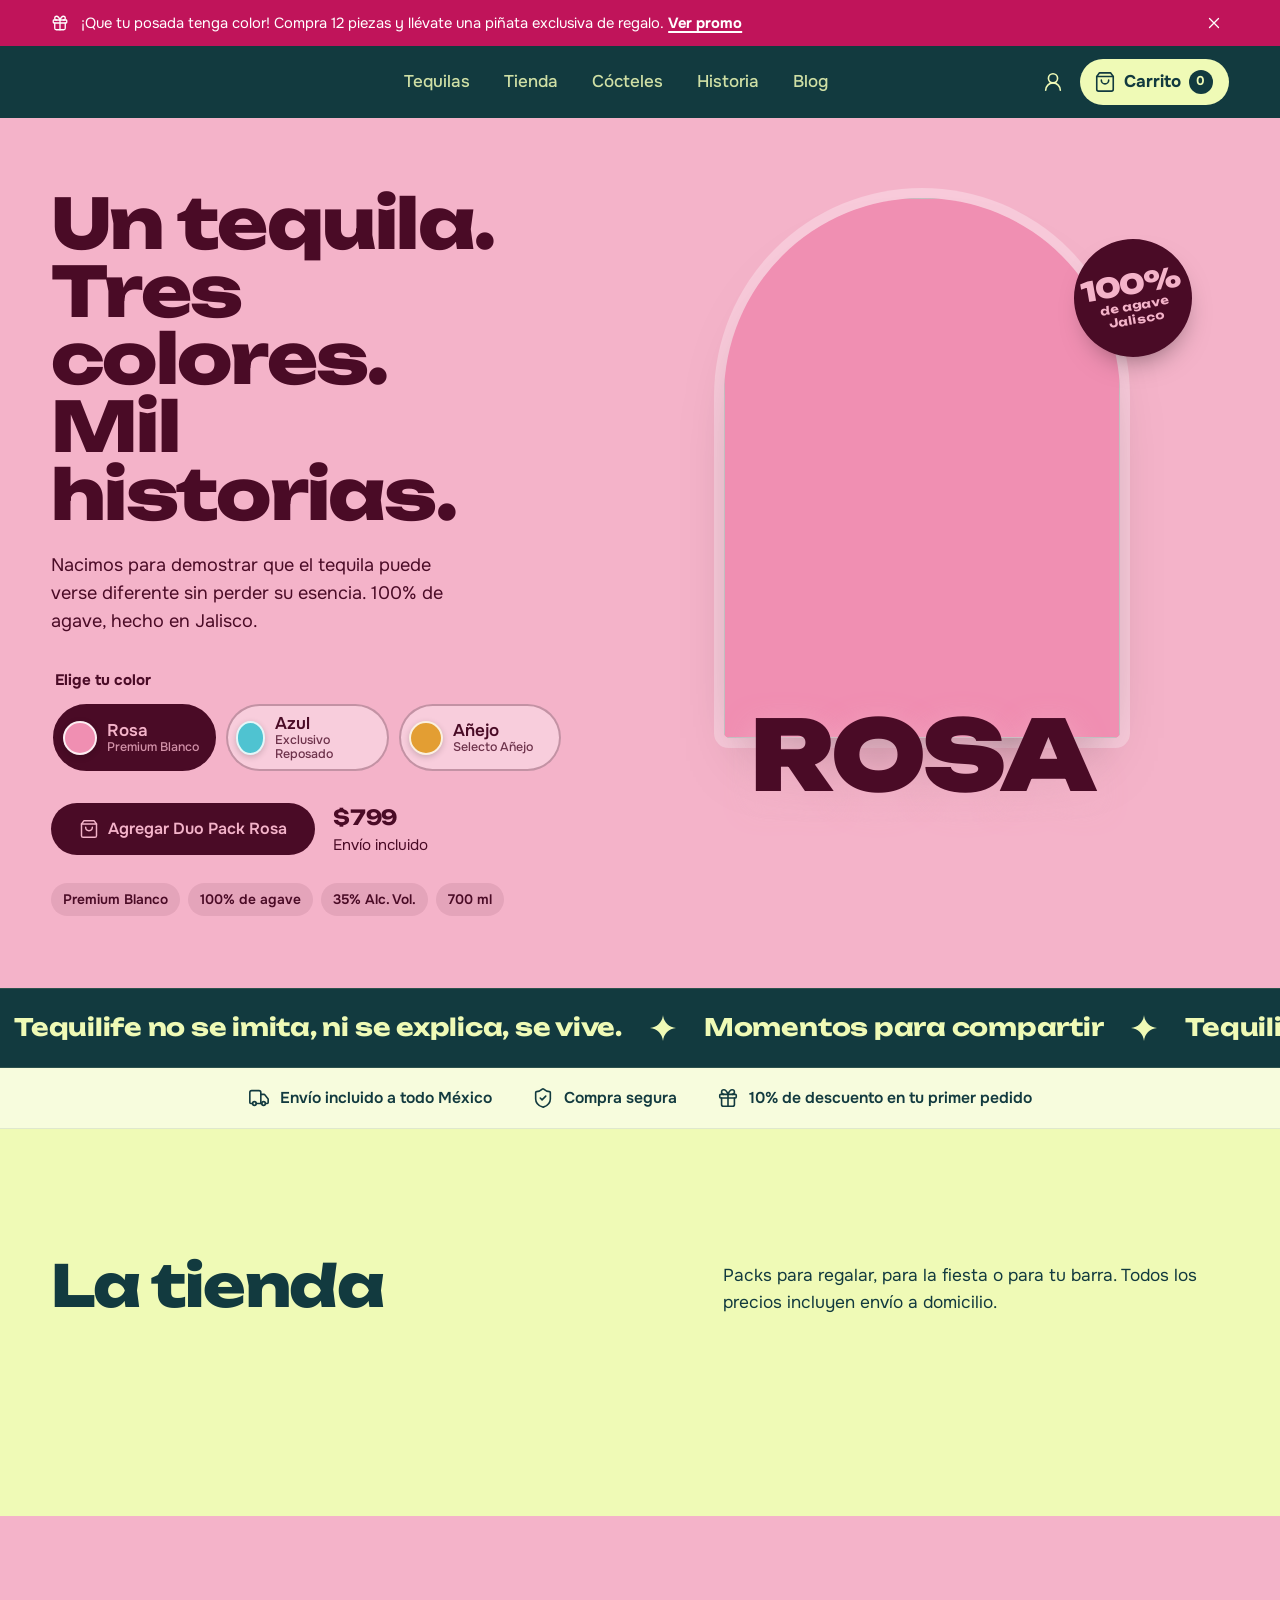
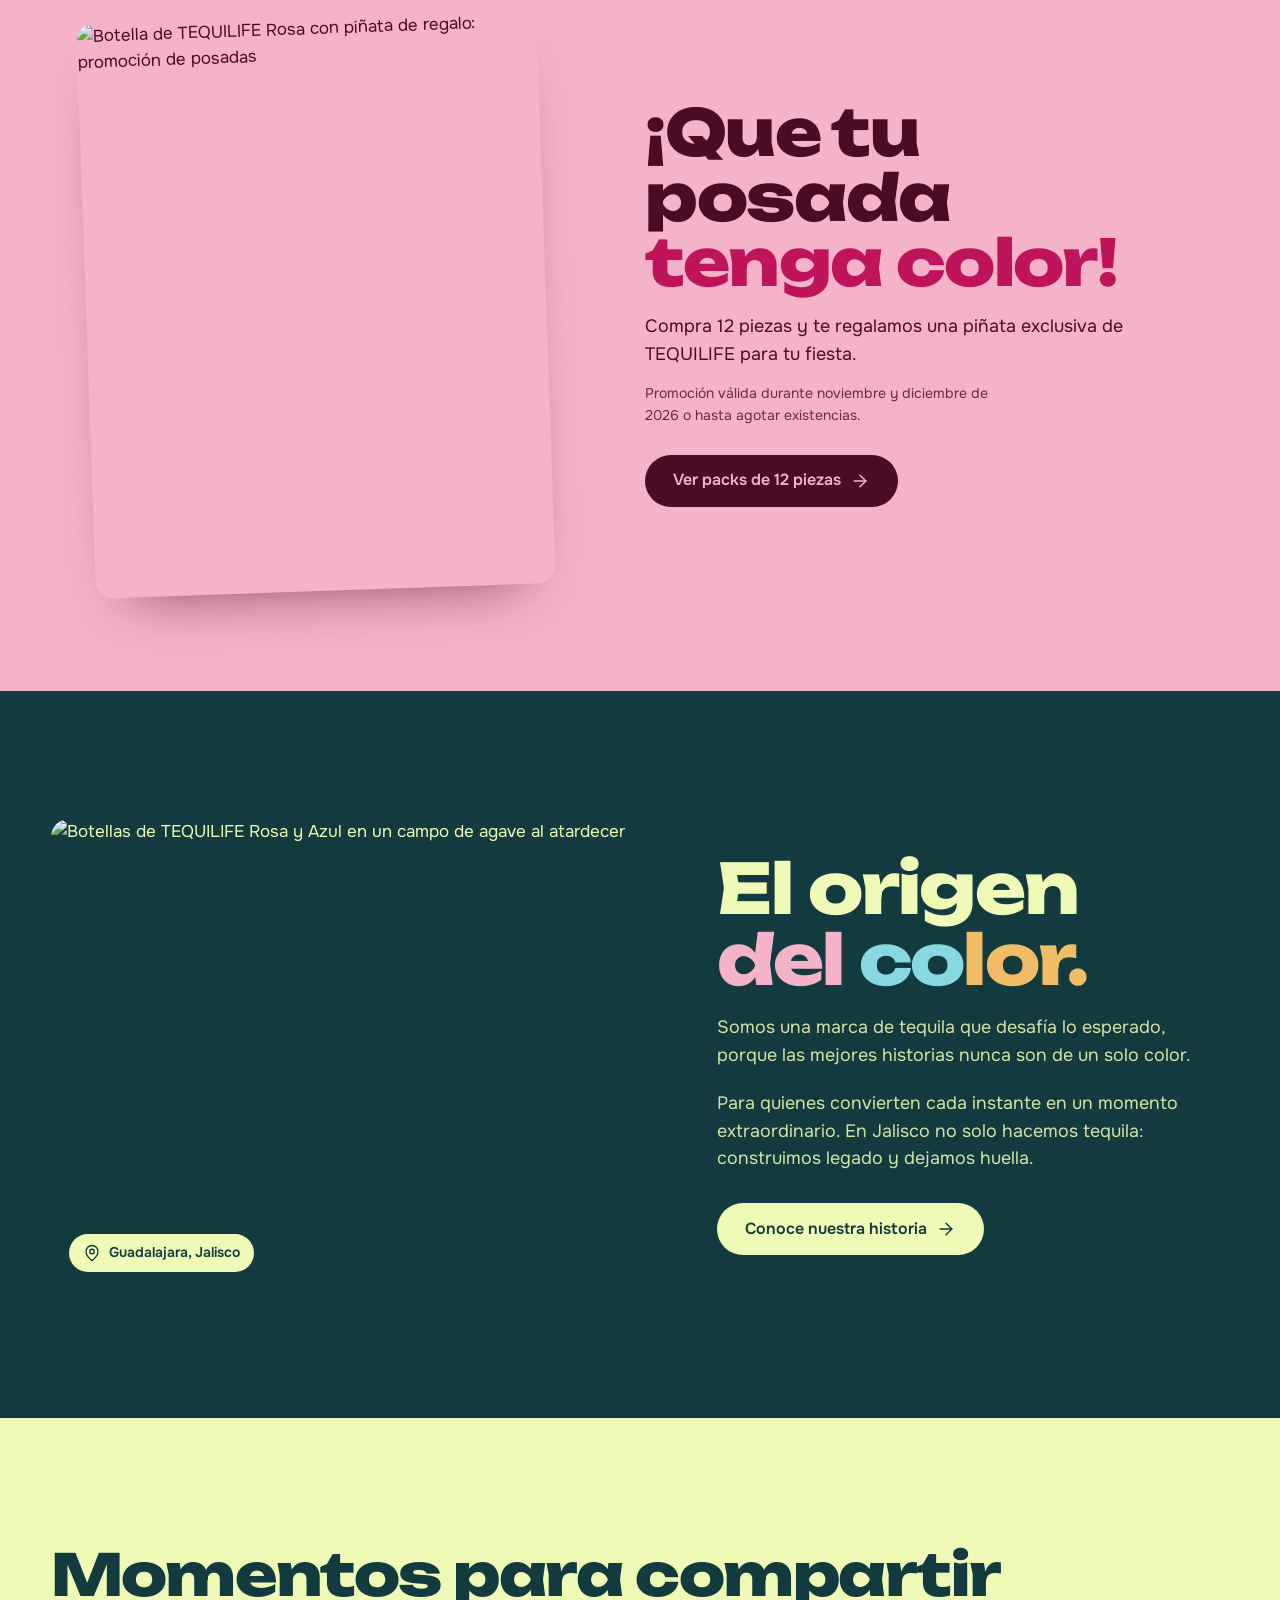
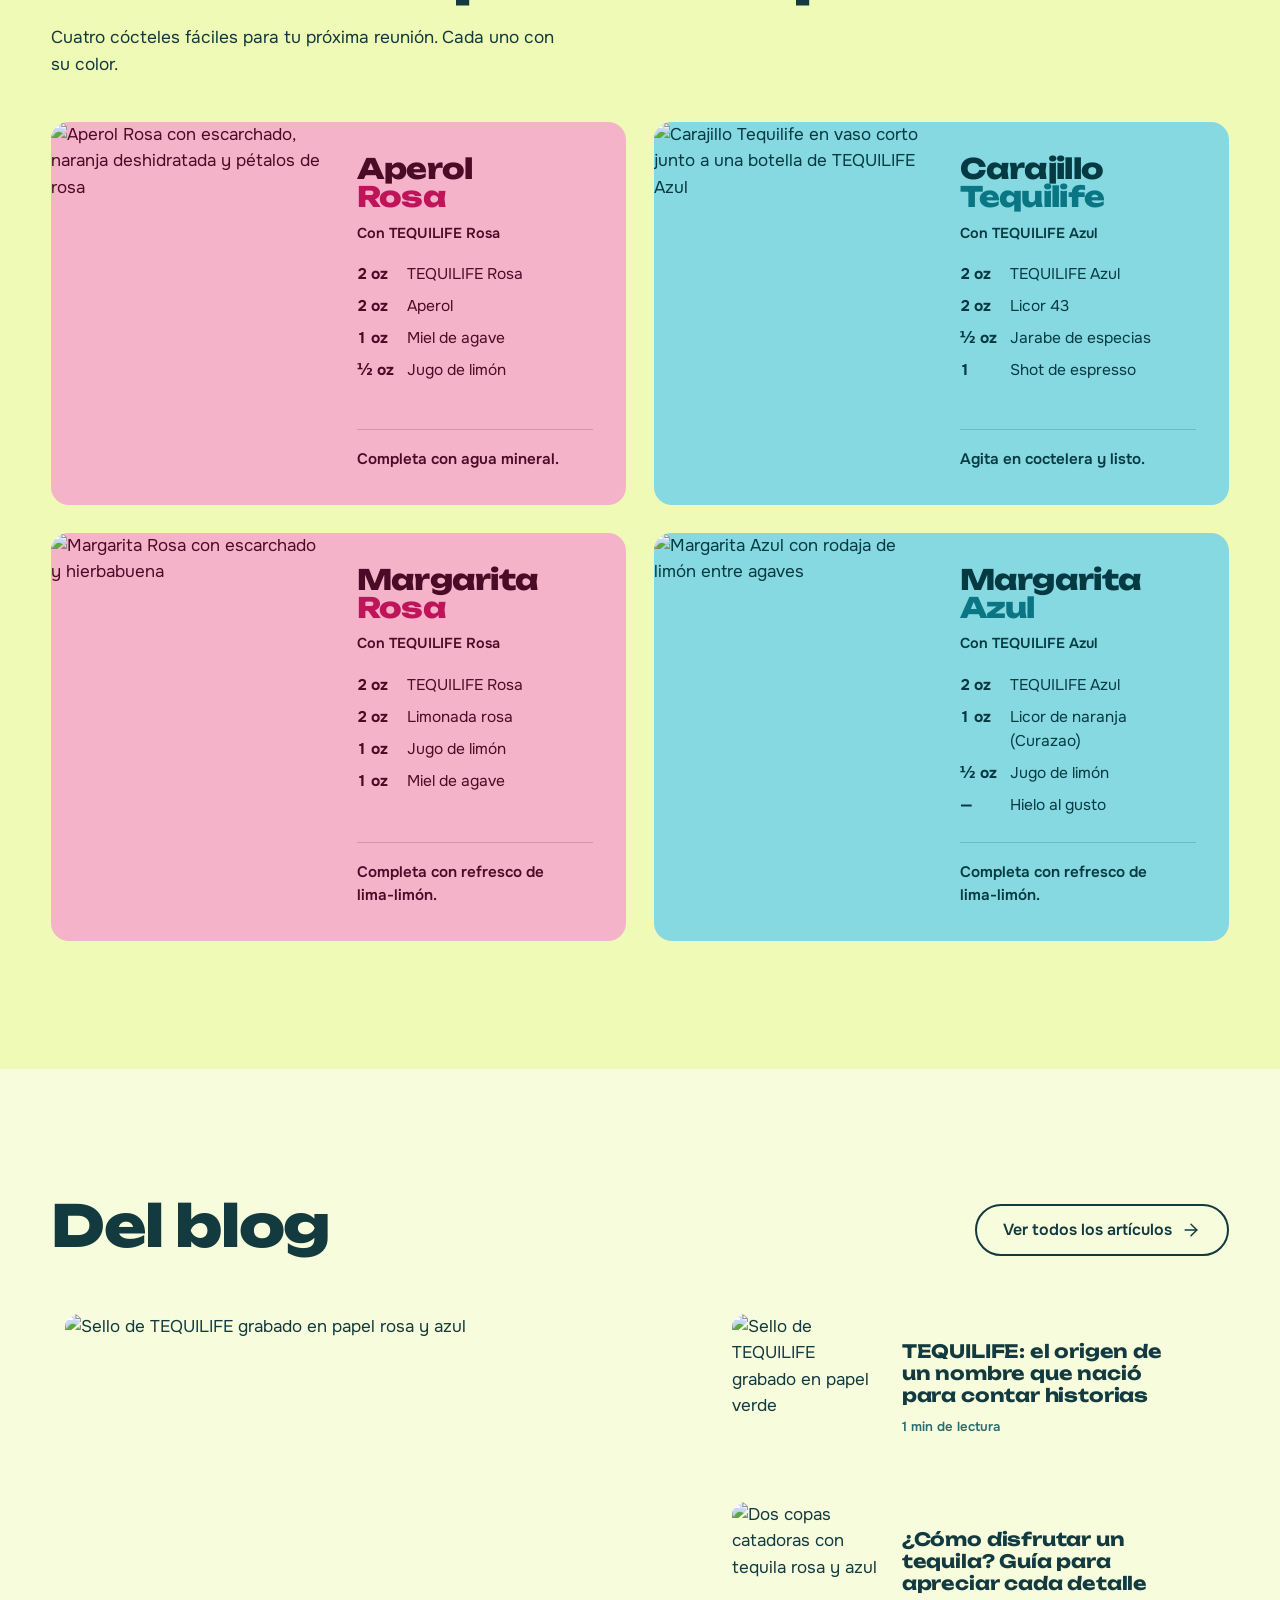
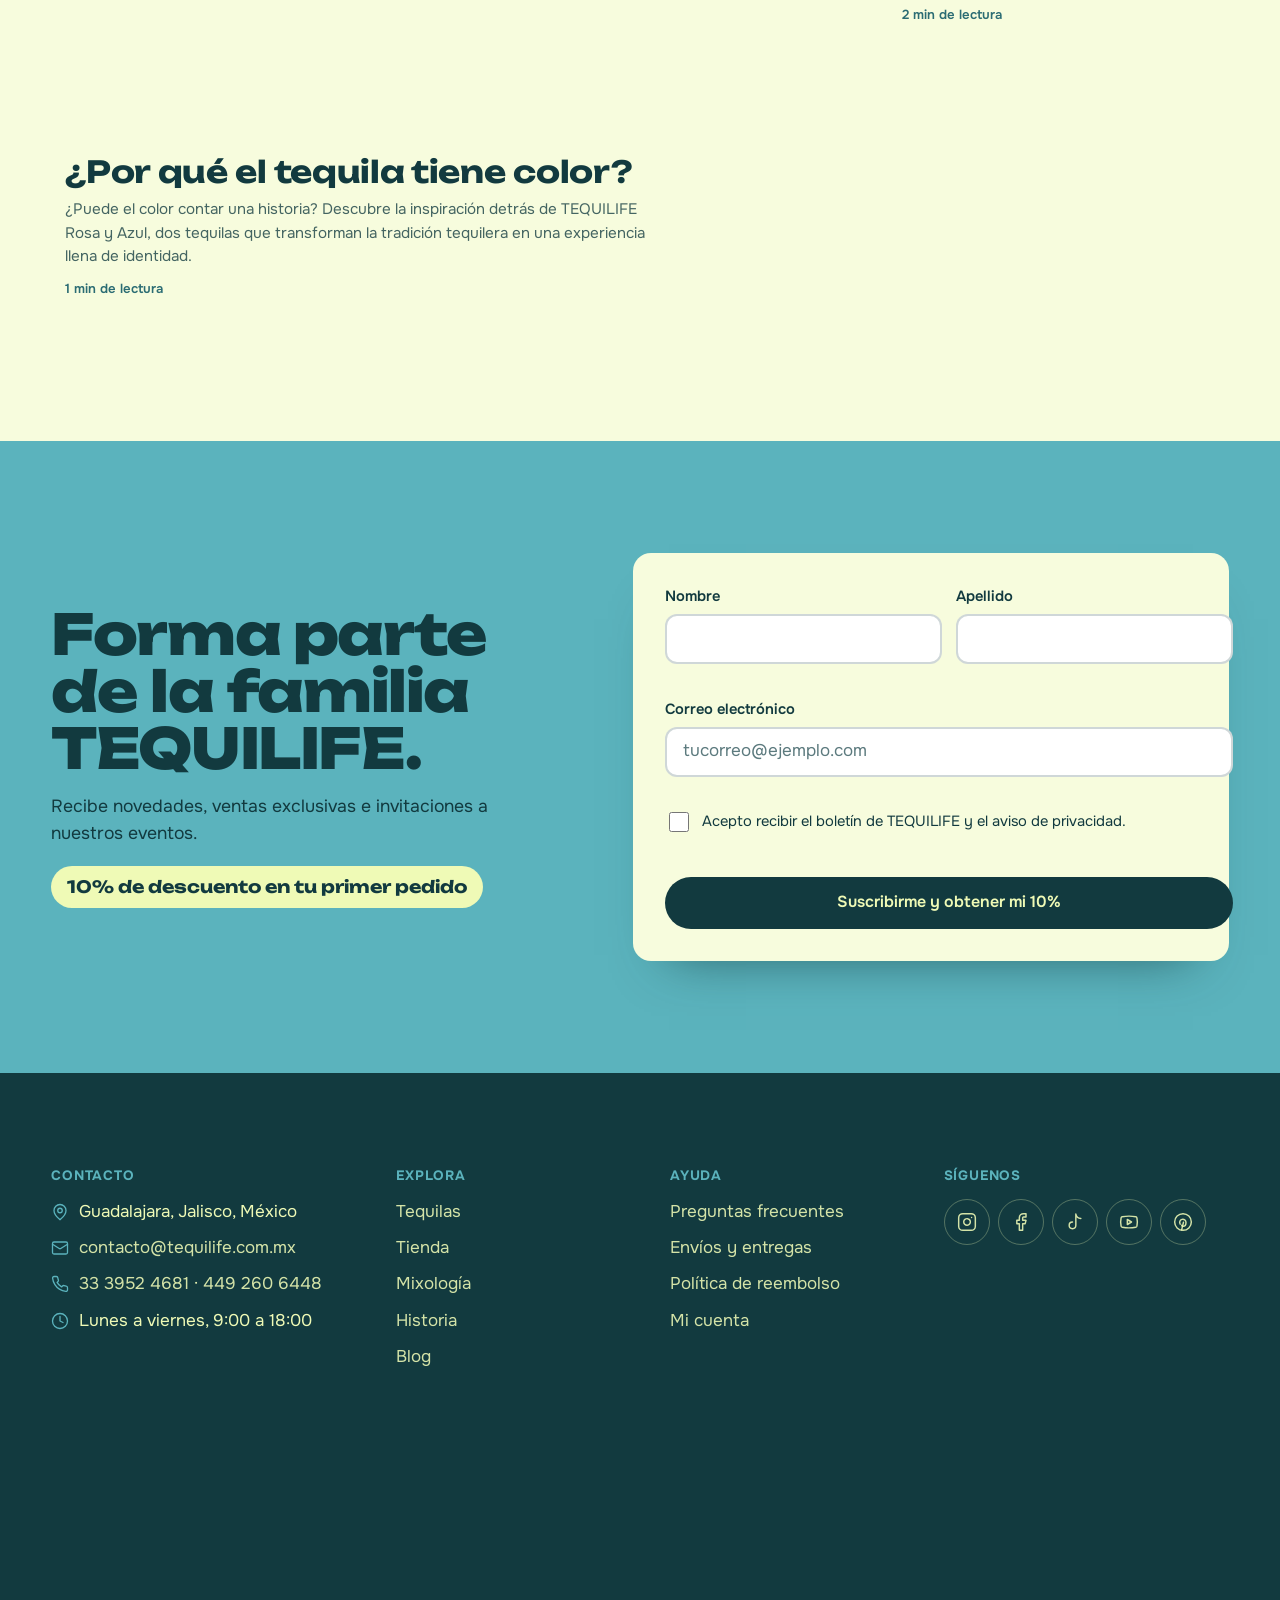
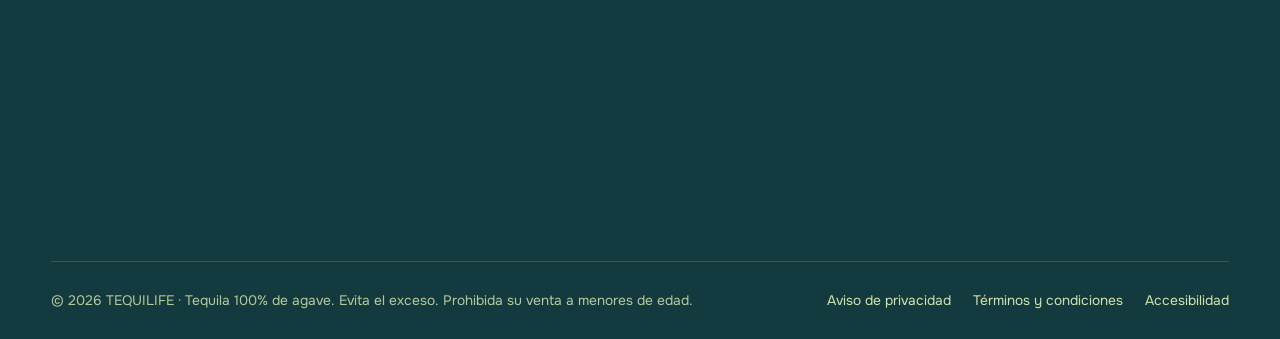
==== demo/index.html @ 79d44a65 "feat(home): agregar estructura de la nueva página principal Portada 'elige tu color', tienda, promo " ====
<!doctype html>
<html lang="es-MX">
<head>
<meta charset="utf-8">
<meta name="viewport" content="width=device-width, initial-scale=1">
<title>TEQUILIFE · Tequila con color</title>
<meta name="description" content="TEQUILIFE: tequila 100% de agave hecho en Jalisco. Rosa, Azul y Añejo. Envío incluido a todo México.">
<link rel="preconnect" href="https://fonts.googleapis.com">
<link rel="preconnect" href="https://fonts.gstatic.com" crossorigin>
<link href="https://fonts.googleapis.com/css2?family=Onest:wght@400;500;600;700&family=Unbounded:wght@500;700;800;900&display=swap" rel="stylesheet">
<link rel="stylesheet" href="styles.css">
</head>
<body>

<!-- Icon sprite -->
<svg width="0" height="0" style="position:absolute" aria-hidden="true">
  <symbol id="i-bag" viewBox="0 0 24 24"><path d="M6 2 3 6v14a2 2 0 0 0 2 2h14a2 2 0 0 0 2-2V6l-3-4Z"/><path d="M3 6h18"/><path d="M16 10a4 4 0 0 1-8 0"/></symbol>
  <symbol id="i-user" viewBox="0 0 24 24"><circle cx="12" cy="8" r="5"/><path d="M20 21a8 8 0 0 0-16 0"/></symbol>
  <symbol id="i-menu" viewBox="0 0 24 24"><path d="M4 7h16M4 12h16M4 17h16"/></symbol>
  <symbol id="i-x" viewBox="0 0 24 24"><path d="M18 6 6 18M6 6l12 12"/></symbol>
  <symbol id="i-plus" viewBox="0 0 24 24"><path d="M5 12h14M12 5v14"/></symbol>
  <symbol id="i-minus" viewBox="0 0 24 24"><path d="M5 12h14"/></symbol>
  <symbol id="i-check" viewBox="0 0 24 24"><path d="M20 6 9 17l-5-5"/></symbol>
  <symbol id="i-arrow" viewBox="0 0 24 24"><path d="M5 12h14"/><path d="m12 5 7 7-7 7"/></symbol>
  <symbol id="i-truck" viewBox="0 0 24 24"><path d="M14 18V6a2 2 0 0 0-2-2H4a2 2 0 0 0-2 2v11a1 1 0 0 0 1 1h2"/><path d="M15 18H9"/><path d="M19 18h2a1 1 0 0 0 1-1v-3.65a1 1 0 0 0-.22-.62l-3.48-4.35A1 1 0 0 0 17.52 8H14"/><circle cx="17" cy="18" r="2"/><circle cx="7" cy="18" r="2"/></symbol>
  <symbol id="i-gift" viewBox="0 0 24 24"><rect x="3" y="8" width="18" height="4" rx="1"/><path d="M12 8v13"/><path d="M19 12v7a2 2 0 0 1-2 2H7a2 2 0 0 1-2-2v-7"/><path d="M7.5 8a2.5 2.5 0 0 1 0-5C10 3 12 8 12 8s2-5 4.5-5a2.5 2.5 0 0 1 0 5"/></symbol>
  <symbol id="i-shield" viewBox="0 0 24 24"><path d="M20 13c0 5-3.5 7.5-7.66 8.95a1 1 0 0 1-.67-.01C7.5 20.5 4 18 4 13V6a1 1 0 0 1 1-1c2 0 4.5-1.2 6.24-2.72a1.17 1.17 0 0 1 1.52 0C14.51 3.81 17 5 19 5a1 1 0 0 1 1 1z"/><path d="m9 12 2 2 4-4"/></symbol>
  <symbol id="i-pin" viewBox="0 0 24 24"><path d="M20 10c0 5-5.5 10.2-7.4 11.8a1 1 0 0 1-1.2 0C9.5 20.2 4 15 4 10a8 8 0 0 1 16 0"/><circle cx="12" cy="10" r="3"/></symbol>
  <symbol id="i-mail" viewBox="0 0 24 24"><rect x="2" y="4" width="20" height="16" rx="2"/><path d="m22 7-8.97 5.7a1.94 1.94 0 0 1-2.06 0L2 7"/></symbol>
  <symbol id="i-phone" viewBox="0 0 24 24"><path d="M22 16.92v3a2 2 0 0 1-2.18 2 19.8 19.8 0 0 1-8.63-3.07 19.5 19.5 0 0 1-6-6A19.8 19.8 0 0 1 2.12 4.18 2 2 0 0 1 4.11 2h3a2 2 0 0 1 2 1.72c.13.96.36 1.9.7 2.81a2 2 0 0 1-.45 2.11L8.09 9.91a16 16 0 0 0 6 6l1.27-1.27a2 2 0 0 1 2.11-.45c.9.34 1.85.57 2.81.7A2 2 0 0 1 22 16.92z"/></symbol>
  <symbol id="i-clock" viewBox="0 0 24 24"><circle cx="12" cy="12" r="10"/><path d="M12 6v6l4 2"/></symbol>
  <symbol id="i-instagram" viewBox="0 0 24 24"><rect x="2" y="2" width="20" height="20" rx="5"/><path d="M16 11.37A4 4 0 1 1 12.63 8 4 4 0 0 1 16 11.37z"/><path d="M17.5 6.5h.01"/></symbol>
  <symbol id="i-facebook" viewBox="0 0 24 24"><path d="M18 2h-3a5 5 0 0 0-5 5v3H7v4h3v8h4v-8h3l1-4h-4V7a1 1 0 0 1 1-1h3z"/></symbol>
  <symbol id="i-tiktok" viewBox="0 0 24 24"><path d="M9 12a4 4 0 1 0 4 4V2.5c.5 2.7 2.7 5 6 5.2"/></symbol>
  <symbol id="i-youtube" viewBox="0 0 24 24"><path d="M2.5 17a24 24 0 0 1 0-10 2 2 0 0 1 1.4-1.4 49.6 49.6 0 0 1 16.2 0A2 2 0 0 1 21.5 7a24 24 0 0 1 0 10 2 2 0 0 1-1.4 1.4 49.6 49.6 0 0 1-16.2 0A2 2 0 0 1 2.5 17"/><path d="m10 15 5-3-5-3z"/></symbol>
  <symbol id="i-pinterest" viewBox="0 0 24 24"><circle cx="12" cy="12" r="10"/><path d="m10.4 21.5 2.2-9.3"/><path d="M8.6 14.6a3.8 3.8 0 1 1 7-2c0 2.6-1.4 4.6-3.4 4.6-.9 0-1.6-.5-1.7-1.2"/></symbol>
  <symbol id="i-star" viewBox="0 0 24 24"><path d="M12 0c.6 6.6 5.4 11.4 12 12-6.6.6-11.4 5.4-12 12-.6-6.6-5.4-11.4-12-12C6.6 11.4 11.4 6.6 12 0Z"/></symbol>
</svg>

<!-- Age gate -->
<div class="gate on-dark" id="gate" role="dialog" aria-modal="true" aria-labelledby="gate-title" hidden>
  <div class="gate-card">
    <span class="logo" role="img" aria-label="TEQUILIFE Tequila"></span>
    <div class="gate-dots" aria-hidden="true"><i style="background:var(--rosa-field)"></i><i style="background:var(--azul-field)"></i><i style="background:var(--anejo-field)"></i></div>
    <h2 id="gate-title">¿Eres mayor de edad?</h2>
    <p>Para entrar necesitas tener 18 años o más. Disfruta con responsabilidad.</p>
    <div class="gate-actions">
      <button class="btn btn-lime" id="gate-yes">Sí, tengo 18 o más</button>
      <button class="btn btn-ghost" id="gate-no">No</button>
    </div>
    <p class="small" id="gate-msg" aria-live="polite">Al entrar aceptas nuestros términos y aviso de privacidad.</p>
  </div>
</div>

<!-- Promo -->
<div class="promo" id="promo">
  <div class="wrap">
    <svg class="icon" aria-hidden="true"><use href="#i-gift"/></svg>
    <p>¡Que tu posada tenga color! Compra 12 piezas y llévate una piñata exclusiva de regalo. <a href="#posada">Ver promo</a></p>
    <button class="promo-close" id="promo-close" aria-label="Cerrar aviso"><svg class="icon" aria-hidden="true"><use href="#i-x"/></svg></button>
  </div>
</div>

<!-- Header -->
<header class="header on-dark" id="header">
  <div class="wrap">
    <a href="#inicio" class="logo" aria-label="TEQUILIFE, ir al inicio"></a>
    <nav class="nav" aria-label="Principal">
      <a href="#inicio">Tequilas</a>
      <a href="#tienda">Tienda</a>
      <a href="#cocteles">Cócteles</a>
      <a href="#historia">Historia</a>
      <a href="#blog">Blog</a>
    </nav>
    <div class="tools">
      <a href="#" class="tool tool-account" aria-label="Mi cuenta"><svg class="icon" aria-hidden="true"><use href="#i-user"/></svg></a>
      <button class="tool cart-btn" id="cart-open" aria-label="Abrir carrito, 0 productos">
        <svg class="icon" aria-hidden="true"><use href="#i-bag"/></svg>
        <span class="cart-label">Carrito</span>
        <span class="cart-count" id="cart-count">0</span>
      </button>
      <button class="tool menu-btn" id="menu-open" aria-label="Abrir menú" aria-expanded="false" aria-controls="mobile-menu"><svg class="icon" aria-hidden="true"><use href="#i-menu"/></svg></button>
    </div>
  </div>
</header>

<div class="mobile-menu on-dark" id="mobile-menu" aria-label="Menú">
  <div class="mobile-menu-top">
    <span class="logo" style="width:124px" aria-hidden="true"></span>
    <button class="tool" id="menu-close" aria-label="Cerrar menú"><svg class="icon" aria-hidden="true"><use href="#i-x"/></svg></button>
  </div>
  <nav aria-label="Móvil">
    <a href="#inicio">Tequilas</a>
    <a href="#tienda">Tienda</a>
    <a href="#cocteles">Cócteles</a>
    <a href="#historia">Historia</a>
    <a href="#blog">Blog</a>
  </nav>
  <div class="menu-foot">
    <a href="#" class="btn btn-lime"><svg class="icon" aria-hidden="true"><use href="#i-user"/></svg>Mi cuenta</a>
  </div>
</div>

<main>
  <!-- HERO -->
  <section class="hero" id="inicio" data-tone="rosa" aria-labelledby="hero-title">
    <div class="wrap">
      <div class="hero-copy">
        <h1 id="hero-title"><span>Un tequila.</span><span>Tres colores.</span><span>Mil historias.</span></h1>
        <p class="hero-lede">Nacimos para demostrar que el tequila puede verse diferente sin perder su esencia. 100% de agave, hecho en Jalisco.</p>

        <fieldset class="picker">
          <legend>Elige tu color</legend>
          <div class="swatches">
            <label class="swatch"><input type="radio" name="tone" value="rosa" checked><i class="dot" style="background:var(--rosa-deep)"></i><span>Rosa<small>Premium Blanco</small></span></label>
            <label class="swatch"><input type="radio" name="tone" value="azul"><i class="dot" style="background:var(--azul-deep)"></i><span>Azul<small>Exclusivo Reposado</small></span></label>
            <label class="swatch"><input type="radio" name="tone" value="anejo"><i class="dot" style="background:var(--anejo-deep)"></i><span>Añejo<small>Selecto Añejo</small></span></label>
          </div>
        </fieldset>

        <div class="buy">
          <button class="btn btn-solid" id="hero-add"><svg class="icon" aria-hidden="true"><use href="#i-bag"/></svg><span id="hero-add-label">Agregar Duo Pack Rosa</span></button>
          <div class="buy-meta" aria-live="polite"><strong id="hero-price">$799</strong>Envío incluido</div>
        </div>
        <div class="specs" aria-label="Características">
          <span class="spec" id="hero-type">Premium Blanco</span>
          <span class="spec">100% de agave</span>
          <span class="spec">35% Alc. Vol.</span>
          <span class="spec">700 ml</span>
        </div>
      </div>

      <div class="stage" aria-hidden="true">
        <div class="stage-word"><span id="stage-word">ROSA</span></div>
        <div class="arch">
          <img src="assets/hero-rosa.webp" alt="" class="is-active" data-tone="rosa" width="733" height="1100" fetchpriority="high">
          <img src="assets/hero-azul.webp" alt="" data-tone="azul" width="733" height="1100" loading="lazy">
          <img src="assets/hero-anejo.webp" alt="" data-tone="anejo" width="733" height="1100" loading="lazy">
        </div>
        <div class="seal"><div><b>100%</b>de agave<br>Jalisco</div></div>
      </div>
    </div>
  </section>

  <!-- Marquee -->
  <div class="marquee" aria-hidden="true">
    <div class="marquee-track">
      <p>Tequilife no se imita, ni se explica, se vive.<svg><use href="#i-star"/></svg>Momentos para compartir<svg><use href="#i-star"/></svg>Tequilife no se imita, ni se explica, se vive.<svg><use href="#i-star"/></svg>Momentos para compartir<svg><use href="#i-star"/></svg></p>
      <p>Tequilife no se imita, ni se explica, se vive.<svg><use href="#i-star"/></svg>Momentos para compartir<svg><use href="#i-star"/></svg>Tequilife no se imita, ni se explica, se vive.<svg><use href="#i-star"/></svg>Momentos para compartir<svg><use href="#i-star"/></svg></p>
    </div>
  </div>

  <div class="perks">
    <div class="wrap">
      <ul>
        <li><svg class="icon" aria-hidden="true"><use href="#i-truck"/></svg>Envío incluido a todo México</li>
        <li><svg class="icon" aria-hidden="true"><use href="#i-shield"/></svg>Compra segura</li>
        <li><svg class="icon" aria-hidden="true"><use href="#i-gift"/></svg>10% de descuento en tu primer pedido</li>
      </ul>
    </div>
  </div>

  <!-- SHOP -->
  <section class="section" id="tienda" aria-labelledby="shop-title">
    <div class="wrap">
      <div class="section-head">
        <h2 id="shop-title">La tienda</h2>
        <p>Packs para regalar, para la fiesta o para tu barra. Todos los precios incluyen envío a domicilio.</p>
      </div>
      <div class="filters" role="group" aria-label="Filtrar productos" id="filters"></div>
      <div class="grid" id="grid" aria-live="polite"></div>
    </div>
  </section>

  <!-- POSADA PROMO -->
  <section class="posada" id="posada" aria-labelledby="posada-title">
    <div class="wrap">
      <figure><img src="assets/promo-posada.webp" alt="Botella de TEQUILIFE Rosa con piñata de regalo: promoción de posadas" width="720" height="900" loading="lazy"></figure>
      <div>
        <h2 id="posada-title">¡Que tu posada <em>tenga color!</em></h2>
        <p>Compra 12 piezas y te regalamos una piñata exclusiva de TEQUILIFE para tu fiesta.</p>
        <p class="fine">Promoción válida durante noviembre y diciembre de 2026 o hasta agotar existencias.</p>
        <a href="#tienda" class="btn" data-filter-link="doce">Ver packs de 12 piezas <svg class="icon" aria-hidden="true"><use href="#i-arrow"/></svg></a>
      </div>
    </div>
  </section>

  <!-- STORY -->
  <section class="story section on-dark" id="historia" aria-labelledby="story-title">
    <div class="wrap">
      <figure>
        <img src="assets/campo.webp" alt="Botellas de TEQUILIFE Rosa y Azul en un campo de agave al atardecer" width="1024" height="784" loading="lazy">
        <figcaption><svg class="icon" aria-hidden="true"><use href="#i-pin"/></svg>Guadalajara, Jalisco</figcaption>
      </figure>
      <div>
        <h2 id="story-title">El origen <span class="c1">del</span> <span class="c2">co</span><span class="c3">lor.</span></h2>
        <p>Somos una marca de tequila que desafía lo esperado, porque las mejores historias nunca son de un solo color.</p>
        <p>Para quienes convierten cada instante en un momento extraordinario. En Jalisco no solo hacemos tequila: construimos legado y dejamos huella.</p>
        <a href="#blog" class="btn btn-lime">Conoce nuestra historia <svg class="icon" aria-hidden="true"><use href="#i-arrow"/></svg></a>
      </div>
    </div>
  </section>

  <!-- COCKTAILS -->
  <section class="section" id="cocteles" aria-labelledby="cocktails-title">
    <div class="wrap">
      <div class="section-head">
        <h2 id="cocktails-title">Momentos para compartir</h2>
        <p>Cuatro cócteles fáciles para tu próxima reunión. Cada uno con su color.</p>
      </div>
      <div class="cocktails-grid">
        <article class="recipe" data-tone="rosa">
          <img src="assets/coctel-aperol.webp" alt="Aperol Rosa con escarchado, naranja deshidratada y pétalos de rosa" width="675" height="900" loading="lazy">
          <div class="recipe-body">
            <h3>Aperol <span>Rosa</span></h3>
            <p class="recipe-uses">Con TEQUILIFE Rosa</p>
            <ul>
              <li><b>2 oz</b>TEQUILIFE Rosa</li>
              <li><b>2 oz</b>Aperol</li>
              <li><b>1 oz</b>Miel de agave</li>
              <li><b>½ oz</b>Jugo de limón</li>
            </ul>
            <p class="finish">Completa con agua mineral.</p>
          </div>
        </article>
        <article class="recipe" data-tone="azul">
          <img src="assets/coctel-carajillo.webp" alt="Carajillo Tequilife en vaso corto junto a una botella de TEQUILIFE Azul" width="640" height="900" loading="lazy">
          <div class="recipe-body">
            <h3>Carajillo <span>Tequilife</span></h3>
            <p class="recipe-uses">Con TEQUILIFE Azul</p>
            <ul>
              <li><b>2 oz</b>TEQUILIFE Azul</li>
              <li><b>2 oz</b>Licor 43</li>
              <li><b>½ oz</b>Jarabe de especias</li>
              <li><b>1</b>Shot de espresso</li>
            </ul>
            <p class="finish">Agita en coctelera y listo.</p>
          </div>
        </article>
        <article class="recipe" data-tone="rosa">
          <img src="assets/coctel-margarita-rosa.webp" alt="Margarita Rosa con escarchado y hierbabuena" width="600" height="900" loading="lazy">
          <div class="recipe-body">
            <h3>Margarita <span>Rosa</span></h3>
            <p class="recipe-uses">Con TEQUILIFE Rosa</p>
            <ul>
              <li><b>2 oz</b>TEQUILIFE Rosa</li>
              <li><b>2 oz</b>Limonada rosa</li>
              <li><b>1 oz</b>Jugo de limón</li>
              <li><b>1 oz</b>Miel de agave</li>
            </ul>
            <p class="finish">Completa con refresco de lima-limón.</p>
          </div>
        </article>
        <article class="recipe" data-tone="azul">
          <img src="assets/coctel-margarita-azul.webp" alt="Margarita Azul con rodaja de limón entre agaves" width="675" height="900" loading="lazy">
          <div class="recipe-body">
            <h3>Margarita <span>Azul</span></h3>
            <p class="recipe-uses">Con TEQUILIFE Azul</p>
            <ul>
              <li><b>2 oz</b>TEQUILIFE Azul</li>
              <li><b>1 oz</b>Licor de naranja (Curazao)</li>
              <li><b>½ oz</b>Jugo de limón</li>
              <li><b>—</b>Hielo al gusto</li>
            </ul>
            <p class="finish">Completa con refresco de lima-limón.</p>
          </div>
        </article>
      </div>
    </div>
  </section>

  <!-- BLOG -->
  <section class="section blog" id="blog" aria-labelledby="blog-title">
    <div class="wrap">
      <div class="section-head">
        <h2 id="blog-title">Del blog</h2>
        <a href="#" class="btn btn-ghost">Ver todos los artículos <svg class="icon" aria-hidden="true"><use href="#i-arrow"/></svg></a>
      </div>
      <div class="posts">
        <a href="#" class="post post-lead">
          <img src="assets/blog-color.webp" alt="Sello de TEQUILIFE grabado en papel rosa y azul" width="800" height="800" loading="lazy">
          <div>
            <h3>¿Por qué el tequila tiene color?</h3>
            <p>¿Puede el color contar una historia? Descubre la inspiración detrás de TEQUILIFE Rosa y Azul, dos tequilas que transforman la tradición tequilera en una experiencia llena de identidad.</p>
            <p class="meta">1 min de lectura</p>
          </div>
        </a>
        <div class="post-list">
          <a href="#" class="post">
            <img src="assets/blog-nombre.webp" alt="Sello de TEQUILIFE grabado en papel verde" width="800" height="800" loading="lazy">
            <div>
              <h3>TEQUILIFE: el origen de un nombre que nació para contar historias</h3>
              <p class="meta">1 min de lectura</p>
            </div>
          </a>
          <a href="#" class="post">
            <img src="assets/blog-copas.webp" alt="Dos copas catadoras con tequila rosa y azul" width="503" height="800" loading="lazy">
            <div>
              <h3>¿Cómo disfrutar un tequila? Guía para apreciar cada detalle</h3>
              <p class="meta">2 min de lectura</p>
            </div>
          </a>
        </div>
      </div>
    </div>
  </section>

  <!-- CLUB -->
  <section class="club" aria-labelledby="club-title">
    <div class="wrap">
      <div>
        <h2 id="club-title">Forma parte de la familia TEQUILIFE.</h2>
        <p>Recibe novedades, ventas exclusivas e invitaciones a nuestros eventos.</p>
        <strong class="off">10% de descuento en tu primer pedido</strong>
      </div>
      <form class="form" id="club-form" novalidate>
        <div class="field"><label for="f-name">Nombre</label><input id="f-name" name="nombre" autocomplete="given-name" required><span class="err" id="e-name"></span></div>
        <div class="field"><label for="f-last">Apellido</label><input id="f-last" name="apellido" autocomplete="family-name" required><span class="err" id="e-last"></span></div>
        <div class="field full"><label for="f-mail">Correo electrónico</label><input id="f-mail" name="email" type="email" autocomplete="email" placeholder="tucorreo@ejemplo.com" required><span class="err" id="e-mail"></span></div>
        <label class="check"><input type="checkbox" id="f-ok" required> Acepto recibir el boletín de TEQUILIFE y el aviso de privacidad.</label>
        <span class="err full" id="e-ok" style="grid-column:1/-1"></span>
        <button class="btn btn-solid" type="submit">Suscribirme y obtener mi 10%</button>
      </form>
    </div>
  </section>
</main>

<!-- FOOTER -->
<footer class="footer on-dark">
  <div class="wrap">
    <div class="footer-grid">
      <div>
        <h3>Contacto</h3>
        <ul>
          <li><svg class="icon" aria-hidden="true"><use href="#i-pin"/></svg>Guadalajara, Jalisco, México</li>
          <li><svg class="icon" aria-hidden="true"><use href="#i-mail"/></svg><a href="mailto:contacto@tequilife.com.mx">contacto@tequilife.com.mx</a></li>
          <li><svg class="icon" aria-hidden="true"><use href="#i-phone"/></svg><span><a href="tel:+523339524681">33 3952 4681</a> · <a href="tel:+524492606448">449 260 6448</a></span></li>
          <li><svg class="icon" aria-hidden="true"><use href="#i-clock"/></svg>Lunes a viernes, 9:00 a 18:00</li>
        </ul>
      </div>
      <div>
        <h3>Explora</h3>
        <ul>
          <li><a href="#inicio">Tequilas</a></li>
          <li><a href="#tienda">Tienda</a></li>
          <li><a href="#cocteles">Mixología</a></li>
          <li><a href="#historia">Historia</a></li>
          <li><a href="#blog">Blog</a></li>
        </ul>
      </div>
      <div>
        <h3>Ayuda</h3>
        <ul>
          <li><a href="#">Preguntas frecuentes</a></li>
          <li><a href="#">Envíos y entregas</a></li>
          <li><a href="#">Política de reembolso</a></li>
          <li><a href="#">Mi cuenta</a></li>
        </ul>
      </div>
      <div>
        <h3>Síguenos</h3>
        <div class="socials">
          <a href="#" aria-label="Instagram"><svg class="icon" aria-hidden="true"><use href="#i-instagram"/></svg></a>
          <a href="#" aria-label="Facebook"><svg class="icon" aria-hidden="true"><use href="#i-facebook"/></svg></a>
          <a href="#" aria-label="TikTok"><svg class="icon" aria-hidden="true"><use href="#i-tiktok"/></svg></a>
          <a href="#" aria-label="YouTube"><svg class="icon" aria-hidden="true"><use href="#i-youtube"/></svg></a>
          <a href="#" aria-label="Pinterest"><svg class="icon" aria-hidden="true"><use href="#i-pinterest"/></svg></a>
        </div>
      </div>
    </div>
    <div class="footer-logo" role="img" aria-label="TEQUILIFE Tequila"></div>
    <div class="legal">
      <p>© 2026 TEQUILIFE · Tequila 100% de agave. Evita el exceso. Prohibida su venta a menores de edad.</p>
      <ul>
        <li><a href="#">Aviso de privacidad</a></li>
        <li><a href="#">Términos y condiciones</a></li>
        <li><a href="#">Accesibilidad</a></li>
      </ul>
    </div>
  </div>
</footer>

<!-- Cart drawer -->
<div class="scrim" id="scrim"></div>
<aside class="drawer" id="drawer" role="dialog" aria-modal="true" aria-labelledby="drawer-title">
  <div class="drawer-head">
    <h2 id="drawer-title">Tu carrito</h2>
    <button class="icon-btn" id="cart-close" aria-label="Cerrar carrito"><svg class="icon" aria-hidden="true"><use href="#i-x"/></svg></button>
  </div>
  <div class="drawer-body" id="drawer-body"></div>
  <div class="drawer-foot" id="drawer-foot"></div>
</aside>

<div class="toast" id="toast" role="status" aria-live="polite">
  <svg class="icon" aria-hidden="true"><use href="#i-check"/></svg>
  <span id="toast-text">Agregado al carrito</span>
  <button id="toast-view">Ver carrito</button>
</div>

<script src="app.js" defer></script>
</body>
</html>
---- demo/styles.css ----
:root{
  --teal-950:#123A3F;
  --teal-900:#1B4C52;
  --teal-700:#2B6C73;
  --turq:#5BB3BD;
  --lime:#EFFAB6;
  --lime-200:#F7FCDD;
  --white:#FFFFFF;

  --rosa-field:#F4B3C9; --rosa-deep:#F08FB2; --rosa-ink:#4A0B26; --rosa-accent:#C0145A;
  --azul-field:#86D8E1; --azul-deep:#4FC3D1; --azul-ink:#053A42; --azul-accent:#0A7684;
  --anejo-field:#F1BC66; --anejo-deep:#E39E33; --anejo-ink:#401D06; --anejo-accent:#9A4E0C;
  --mix-field:#CFE7EC; --mix-ink:#123A3F;

  --display:"Unbounded", "Arial Black", sans-serif;
  --body:"Onest", system-ui, sans-serif;

  --ease-out:cubic-bezier(.16,1,.3,1);
  --radius:18px;
  --pad:clamp(20px,4vw,56px);
  --header-h:72px;
}

*,*::before,*::after{box-sizing:border-box}
html{scroll-behavior:smooth;scroll-padding-top:calc(var(--header-h) + 12px)}
body{margin:0;font-family:var(--body);font-size:17px;line-height:1.55;color:var(--teal-950);background:var(--lime);-webkit-font-smoothing:antialiased;text-rendering:optimizeLegibility}
img{display:block;max-width:100%;height:auto}
button,input,select{font:inherit;color:inherit}
a{color:inherit;text-underline-offset:.2em;text-decoration-thickness:1.5px}
::selection{background:var(--teal-900);color:var(--lime)}
:focus-visible{outline:3px solid var(--teal-900);outline-offset:3px;border-radius:6px}
.on-dark :focus-visible{outline-color:var(--lime)}
html{scrollbar-color:var(--teal-700) var(--lime)}
.sr-only{position:absolute;width:1px;height:1px;padding:0;margin:-1px;overflow:hidden;clip:rect(0,0,0,0);white-space:nowrap;border:0}
.icon{width:22px;height:22px;flex:none;stroke:currentColor;fill:none;stroke-width:1.75;stroke-linecap:round;stroke-linejoin:round}
.wrap{width:100%;max-width:1320px;margin-inline:auto;padding-inline:var(--pad)}
h1,h2,h3{font-family:var(--display);font-weight:800;line-height:1.02;letter-spacing:-.025em;margin:0;text-wrap:balance}
h2{font-size:clamp(2rem,4.6vw,3.6rem)}
p{margin:0;text-wrap:pretty}

/* ---------- Buttons ---------- */
.btn{display:inline-flex;align-items:center;justify-content:center;gap:.55em;min-height:52px;padding:0 26px;border-radius:999px;border:2px solid transparent;font-weight:600;font-size:1rem;text-decoration:none;cursor:pointer;transition:transform .25s var(--ease-out),background-color .25s,color .25s,box-shadow .25s}
.btn:active{transform:scale(.97)}
.btn-solid{background:var(--teal-950);color:var(--lime)}
.btn-solid:hover{background:var(--teal-700);box-shadow:0 10px 24px -12px rgba(18,58,63,.6)}
.btn-ghost{border-color:currentColor;background:transparent}
.btn-ghost:hover{background:rgba(18,58,63,.08)}
.btn-lime{background:var(--lime);color:var(--teal-950)}
.btn-lime:hover{background:var(--white)}
.btn .icon{width:20px;height:20px}

/* ---------- Promo bar ---------- */
.promo{background:var(--rosa-accent);color:var(--white);font-size:.92rem}
.promo .wrap{display:flex;align-items:center;justify-content:center;gap:12px;min-height:44px;padding-block:8px;text-align:center}
.promo a{font-weight:700;white-space:nowrap}
.promo .icon{width:18px;height:18px}
.promo-close{margin-left:auto;background:none;border:0;color:inherit;cursor:pointer;padding:6px;border-radius:50%;display:grid;place-items:center}
.promo-close:hover{background:rgba(255,255,255,.18)}

/* ---------- Header ---------- */
.header{position:sticky;top:0;z-index:40;background:var(--teal-950);color:var(--lime);transition:box-shadow .3s}
.header.is-scrolled{box-shadow:0 12px 30px -18px rgba(0,0,0,.55)}
.header .wrap{display:grid;grid-template-columns:auto 1fr auto;align-items:center;gap:24px;height:var(--header-h);transition:height .35s var(--ease-out)}
.header.is-scrolled .wrap{height:60px}
.logo{display:block;width:150px;aspect-ratio:1200/361;background:currentColor;-webkit-mask:url(assets/logo.webp) center/contain no-repeat;mask:url(assets/logo.webp) center/contain no-repeat;transition:width .35s var(--ease-out)}
.header.is-scrolled .logo{width:128px}
.nav{display:flex;justify-content:center;gap:6px}
.nav a{padding:10px 14px;border-radius:999px;text-decoration:none;font-weight:500;color:rgba(239,250,182,.86);transition:background-color .2s,color .2s}
.nav a:hover{background:rgba(239,250,182,.1);color:var(--lime)}
.nav a[aria-current="true"]{color:var(--lime);background:rgba(239,250,182,.14)}
.tools{display:flex;align-items:center;gap:4px}
.tool{position:relative;display:grid;place-items:center;width:46px;height:46px;border-radius:50%;border:0;background:none;color:var(--lime);cursor:pointer;text-decoration:none;transition:background-color .2s}
.tool:hover{background:rgba(239,250,182,.12)}
.cart-btn{width:auto;padding:0 16px 0 14px;gap:8px;display:flex;border-radius:999px;background:var(--lime);color:var(--teal-950);font-weight:700}
.cart-btn:hover{background:var(--white)}
.cart-count{min-width:24px;height:24px;padding:0 6px;border-radius:999px;background:var(--teal-950);color:var(--lime);font-size:.8rem;display:grid;place-items:center;font-variant-numeric:tabular-nums}
.cart-btn.bump{animation:bump .5s var(--ease-out)}
@keyframes bump{30%{transform:scale(1.12)}}
.menu-btn{display:none}

/* Mobile menu */
.mobile-menu{position:fixed;inset:0;z-index:60;background:var(--teal-950);color:var(--lime);display:flex;flex-direction:column;padding:20px var(--pad) 32px;clip-path:circle(0 at calc(100% - 40px) 36px);visibility:hidden;transition:clip-path .55s var(--ease-out),visibility 0s .55s}
.mobile-menu.is-open{clip-path:circle(150% at calc(100% - 40px) 36px);visibility:visible;transition:clip-path .6s var(--ease-out),visibility 0s}
.mobile-menu-top{display:flex;justify-content:space-between;align-items:center;height:52px}
.mobile-menu nav{display:flex;flex-direction:column;margin-top:36px}
.mobile-menu nav a{font-family:var(--display);font-weight:800;font-size:clamp(2rem,9vw,3rem);text-decoration:none;padding:10px 0;border-bottom:1px solid rgba(239,250,182,.16)}
.mobile-menu .menu-foot{margin-top:auto;display:flex;gap:8px}

/* ---------- Hero: elige tu color ---------- */
.hero{--field:var(--rosa-field);--deep:var(--rosa-deep);--ink:var(--rosa-ink);--accent:var(--rosa-accent);background:var(--field);color:var(--ink);transition:background-color .7s var(--ease-out),color .7s var(--ease-out);overflow:hidden;position:relative}
.hero[data-tone="azul"]{--field:var(--azul-field);--deep:var(--azul-deep);--ink:var(--azul-ink);--accent:var(--azul-accent)}
.hero[data-tone="anejo"]{--field:var(--anejo-field);--deep:var(--anejo-deep);--ink:var(--anejo-ink);--accent:var(--anejo-accent)}
.hero .wrap{display:grid;grid-template-columns:minmax(0,5fr) minmax(0,6fr);gap:clamp(24px,4vw,64px);align-items:center;min-height:calc(100svh - var(--header-h) - 44px);padding-block:clamp(36px,6vw,72px)}
.hero h1{font-size:clamp(2.6rem,5.4vw,4.9rem);line-height:.98}
.hero h1 span{display:block}
.hero-lede{margin-top:22px;font-size:1.13rem;max-width:34ch}
.picker{margin-top:34px;border:0;padding:0}
.picker legend{font-weight:700;margin-bottom:12px;font-size:.95rem}
.swatches{display:grid;grid-template-columns:repeat(3,minmax(0,1fr));gap:10px;max-width:560px}
.swatch{position:relative;display:flex;align-items:center;gap:10px;padding:8px 12px 8px 8px;min-width:0;border-radius:999px;border:2px solid color-mix(in srgb,var(--ink) 30%,transparent);background:color-mix(in srgb,var(--white) 35%,transparent);cursor:pointer;font-weight:600;transition:border-color .25s,background-color .25s,transform .25s var(--ease-out)}
.swatch:hover{transform:translateY(-2px);border-color:var(--ink)}
.swatch input{position:absolute;opacity:0;pointer-events:none}
.swatch .dot{width:34px;height:34px;border-radius:50%;border:2px solid rgba(255,255,255,.85);box-shadow:0 2px 6px rgba(0,0,0,.18)}
.swatch small{display:block;font-weight:500;font-size:.78rem;opacity:.8;line-height:1.1}
.swatch span{line-height:1.15}
.swatch:has(input:checked){background:var(--ink);color:var(--field);border-color:var(--ink)}
.swatch:has(input:focus-visible){outline:3px solid var(--ink);outline-offset:3px}
.buy{margin-top:30px;display:flex;flex-wrap:wrap;align-items:center;gap:14px 18px}
.buy .btn-solid{background:var(--ink);color:var(--field)}
.buy .btn-solid:hover{background:var(--accent);color:var(--white)}
.buy-meta{font-size:.95rem}
.buy-meta strong{display:block;font-family:var(--display);font-size:1.3rem;letter-spacing:-.01em;font-variant-numeric:tabular-nums}
.buy-link{font-weight:600}
.specs{margin-top:26px;display:flex;flex-wrap:wrap;gap:8px}
.spec{padding:6px 12px;border-radius:999px;background:color-mix(in srgb,var(--ink) 9%,transparent);font-size:.86rem;font-weight:600}

.stage{position:relative;display:grid;place-items:center;align-self:start;padding-top:8px}
.stage-word{position:absolute;left:0;right:0;bottom:0;z-index:2;font-family:var(--display);font-weight:900;font-size:clamp(3.4rem,7.6vw,7.6rem);line-height:.85;letter-spacing:-.035em;text-align:center;color:var(--ink);text-shadow:0 10px 30px color-mix(in srgb,var(--field) 70%,transparent);user-select:none;pointer-events:none;white-space:nowrap;transition:color .7s var(--ease-out)}
.stage-word span{display:inline-block;transition:opacity .45s var(--ease-out),transform .6s var(--ease-out),filter .45s}
.stage-word span.is-out{opacity:0;transform:translateY(18%);filter:blur(8px)}
.arch{position:relative;margin-bottom:clamp(2.4rem,4.6vw,4.6rem);width:min(100%,400px,44svh);aspect-ratio:733/1000;border-radius:999px 999px 28px 28px;overflow:hidden;box-shadow:0 40px 70px -40px rgba(0,0,0,.55),0 0 0 10px color-mix(in srgb,var(--white) 30%,transparent);background:var(--deep);transition:box-shadow .7s}
.arch img{position:absolute;inset:0;width:100%;height:100%;object-fit:cover;opacity:0;transform:scale(1.06);transition:opacity .7s var(--ease-out),transform 1.2s var(--ease-out)}
.arch img.is-active{opacity:1;transform:scale(1)}
.seal{position:absolute;right:max(0px,calc(50% - 270px));top:8%;width:118px;height:118px;border-radius:50%;background:var(--ink);color:var(--field);display:grid;place-items:center;text-align:center;font-family:var(--display);font-weight:700;font-size:.72rem;line-height:1.15;letter-spacing:.02em;transform:rotate(-10deg);box-shadow:0 14px 28px -14px rgba(0,0,0,.5);transition:background-color .7s,color .7s}
.seal b{display:block;font-size:1.7rem;font-weight:900;letter-spacing:-.03em}

/* ---------- Marquee ---------- */
.marquee{background:var(--teal-950);color:var(--lime);overflow:hidden;border-block:1px solid rgba(239,250,182,.12)}
.marquee-track{display:flex;width:max-content;animation:marquee 38s linear infinite}
.marquee-track p{display:flex;align-items:center;gap:28px;padding:20px 14px;font-family:var(--display);font-weight:700;font-size:clamp(1.05rem,2vw,1.5rem);white-space:nowrap;letter-spacing:-.01em}
.marquee svg{width:26px;height:26px;fill:var(--lime);stroke:none}
@keyframes marquee{to{transform:translateX(-50%)}}

/* ---------- Envío strip ---------- */
.perks{background:var(--lime-200);border-bottom:1px solid rgba(18,58,63,.1)}
.perks ul{list-style:none;margin:0;padding:18px 0;display:flex;flex-wrap:wrap;justify-content:center;gap:12px 40px;font-weight:600;font-size:.98rem}
.perks li{display:flex;align-items:center;gap:10px}

/* ---------- Shop ---------- */
.section{padding-block:clamp(72px,10vw,128px)}
.section-head{display:flex;flex-wrap:wrap;align-items:end;justify-content:space-between;gap:20px 40px;margin-bottom:clamp(28px,4vw,44px)}
.section-head p{max-width:46ch;font-size:1.08rem}
.filters{display:flex;flex-wrap:wrap;gap:8px;margin-bottom:28px}
.chip{min-height:44px;padding:0 18px;border-radius:999px;border:2px solid rgba(18,58,63,.22);background:transparent;font-weight:600;cursor:pointer;display:inline-flex;align-items:center;gap:8px;transition:background-color .2s,border-color .2s,color .2s}
.chip:hover{border-color:var(--teal-950)}
.chip[aria-pressed="true"]{background:var(--teal-950);color:var(--lime);border-color:var(--teal-950)}
.chip i{width:12px;height:12px;border-radius:50%;display:inline-block}
.chip .count{font-size:.8rem;opacity:.7;font-variant-numeric:tabular-nums}
.grid{display:grid;grid-template-columns:repeat(4,minmax(0,1fr));gap:clamp(14px,2vw,24px)}
.card{--field:var(--mix-field);--ink:var(--mix-ink);display:flex;flex-direction:column;border-radius:var(--radius);background:var(--white);overflow:hidden;box-shadow:0 1px 0 rgba(18,58,63,.08),0 18px 36px -28px rgba(18,58,63,.45);transition:transform .35s var(--ease-out),box-shadow .35s var(--ease-out)}
.card:hover{transform:translateY(-4px);box-shadow:0 1px 0 rgba(18,58,63,.08),0 26px 44px -28px rgba(18,58,63,.55)}
.card[data-tone="rosa"]{--field:var(--rosa-field);--ink:var(--rosa-ink)}
.card[data-tone="azul"]{--field:var(--azul-field);--ink:var(--azul-ink)}
.card[data-tone="anejo"]{--field:var(--anejo-field);--ink:var(--anejo-ink)}
.card-media{position:relative;aspect-ratio:1/1;background:color-mix(in srgb,var(--field) 38%,var(--white))}
.card-media img{width:100%;height:100%;object-fit:contain;mix-blend-mode:multiply;padding:6%;transition:transform .6s var(--ease-out)}
.card:hover .card-media img{transform:scale(1.04)}
.tag{position:absolute;left:12px;top:12px;padding:5px 10px;border-radius:999px;background:var(--ink);color:var(--field);font-size:.74rem;font-weight:700}
.tag-gift{left:auto;right:12px;background:var(--rosa-accent);color:var(--white);display:flex;align-items:center;gap:5px}
.tag-gift .icon{width:14px;height:14px}
.card-body{padding:16px 18px 18px;display:flex;flex-direction:column;gap:12px;flex:1}
.card h3{font-size:1rem;line-height:1.2;letter-spacing:-.01em;font-weight:700}
.card-sub{font-size:.88rem;color:color-mix(in srgb,var(--teal-950) 72%,transparent);margin-top:4px}
.card-foot{margin-top:auto;display:flex;align-items:center;justify-content:space-between;gap:10px}
.price{position:relative;padding:6px 14px;background:var(--field);color:var(--ink);font-family:var(--display);font-weight:700;font-size:1rem;font-variant-numeric:tabular-nums;letter-spacing:-.01em;
  -webkit-mask:radial-gradient(circle at 0 50%,#0000 3.2px,#000 3.8px) left/51% 9px repeat-y,radial-gradient(circle at 100% 50%,#0000 3.2px,#000 3.8px) right/51% 9px repeat-y;
          mask:radial-gradient(circle at 0 50%,#0000 3.2px,#000 3.8px) left/51% 9px repeat-y,radial-gradient(circle at 100% 50%,#0000 3.2px,#000 3.8px) right/51% 9px repeat-y}
.add{display:inline-flex;align-items:center;gap:6px;min-height:44px;padding:0 16px 0 12px;border-radius:999px;border:0;background:var(--teal-950);color:var(--lime);font-weight:600;font-size:.92rem;cursor:pointer;transition:background-color .2s,transform .2s var(--ease-out)}
.add:hover{background:var(--teal-700)}
.add:active{transform:scale(.95)}
.add .icon{width:18px;height:18px}
.add.is-added{background:var(--rosa-accent);color:var(--white)}
.empty{grid-column:1/-1;padding:40px;text-align:center;border:2px dashed rgba(18,58,63,.25);border-radius:var(--radius)}

/* ---------- Promo posada ---------- */
.posada{background:var(--rosa-field);color:var(--rosa-ink)}
.posada .wrap{display:grid;grid-template-columns:minmax(0,1fr) minmax(0,1.1fr);gap:clamp(28px,5vw,72px);align-items:center;padding-block:clamp(56px,8vw,100px)}
.posada figure{margin:0;border-radius:var(--radius);overflow:hidden;box-shadow:0 30px 60px -36px rgba(74,11,38,.7);max-width:460px;justify-self:center;transform:rotate(-2deg)}
.posada h2{font-size:clamp(2.2rem,5vw,4rem)}
.posada h2 em{font-style:normal;color:var(--rosa-accent)}
.posada p{margin-top:18px;font-size:1.12rem;max-width:40ch}
.posada .fine{font-size:.88rem;margin-top:14px;opacity:.8}
.posada .btn{margin-top:28px;background:var(--rosa-ink);color:var(--rosa-field)}
.posada .btn:hover{background:var(--rosa-accent);color:var(--white)}

/* ---------- Story ---------- */
.story{background:var(--teal-950);color:var(--lime)}
.story .wrap{display:grid;grid-template-columns:minmax(0,1.15fr) minmax(0,1fr);gap:clamp(32px,6vw,88px);align-items:center}
.story figure{margin:0;position:relative}
.story figure img{border-radius:var(--radius);width:100%;aspect-ratio:4/3.2;object-fit:cover}
.story figcaption{position:absolute;left:18px;bottom:18px;background:var(--lime);color:var(--teal-950);padding:8px 14px;border-radius:999px;font-weight:600;font-size:.88rem;display:flex;gap:8px;align-items:center}
.story figcaption .icon{width:18px;height:18px}
.story h2{font-size:clamp(2.4rem,5.4vw,4.4rem)}
.story h2 .c1{color:var(--rosa-field)} .story h2 .c2{color:var(--azul-field)} .story h2 .c3{color:var(--anejo-field)}
.story p{margin-top:20px;font-size:1.12rem;max-width:44ch;color:rgba(239,250,182,.88)}
.story .btn{margin-top:30px}

/* ---------- Cocktails ---------- */
.cocktails-grid{display:grid;grid-template-columns:repeat(2,minmax(0,1fr));gap:clamp(16px,2.4vw,28px)}
.recipe{--field:var(--rosa-field);--ink:var(--rosa-ink);--accent:var(--rosa-accent);display:grid;grid-template-columns:minmax(0,.9fr) minmax(0,1fr);border-radius:var(--radius);overflow:hidden;background:var(--field);color:var(--ink)}
.recipe[data-tone="azul"]{--field:var(--azul-field);--ink:var(--azul-ink);--accent:var(--azul-accent)}
.recipe img{width:100%;height:100%;object-fit:cover;min-height:340px}
.recipe-body{padding:clamp(22px,2.6vw,34px);display:flex;flex-direction:column}
.recipe h3{font-size:clamp(1.4rem,2.2vw,1.9rem);line-height:1}
.recipe h3 span{display:block;color:var(--accent)}
.recipe-uses{margin-top:10px;font-weight:600;font-size:.9rem}
.recipe ul{margin:18px 0 0;padding:0;list-style:none;display:grid;gap:8px;font-size:.97rem}
.recipe li{display:grid;grid-template-columns:4.2ch 1fr;gap:8px}
.recipe li b{font-variant-numeric:tabular-nums}
.recipe .finish{margin-top:auto;padding-top:18px;font-size:.95rem;font-weight:600;border-top:1px solid color-mix(in srgb,var(--ink) 18%,transparent)}

/* ---------- Blog ---------- */
.blog{background:var(--lime-200)}
.posts{display:grid;grid-template-columns:1.25fr 1fr;gap:clamp(16px,2.4vw,28px)}
.post{display:grid;grid-template-columns:150px 1fr;gap:20px;align-items:center;text-decoration:none;padding:14px;border-radius:var(--radius);transition:background-color .25s}
.post:hover{background:var(--white)}
.post img{width:150px;height:150px;object-fit:cover;border-radius:14px}
.post h3{font-size:1.15rem;line-height:1.2;letter-spacing:-.01em;font-weight:700}
.post p{margin-top:8px;font-size:.95rem;color:color-mix(in srgb,var(--teal-950) 78%,transparent)}
.post .meta{margin-top:10px;font-size:.82rem;font-weight:600;color:var(--teal-700)}
.post-lead{grid-row:span 2;grid-template-columns:1fr;align-content:start}
.post-lead img{width:100%;height:auto;aspect-ratio:16/11}
.post-lead h3{font-size:clamp(1.4rem,2.4vw,1.9rem)}
.post-list{display:grid;gap:10px}

/* ---------- Newsletter ---------- */
.club{background:var(--turq);color:var(--teal-950)}
.club .wrap{display:grid;grid-template-columns:minmax(0,1fr) minmax(0,1.15fr);gap:clamp(28px,5vw,72px);align-items:center;padding-block:clamp(64px,9vw,112px)}
.club h2{font-size:clamp(2.1rem,4.4vw,3.5rem)}
.club p{margin-top:16px;font-size:1.1rem;max-width:40ch}
.club strong.off{display:inline-block;margin-top:18px;padding:8px 16px;background:var(--lime);border-radius:999px;font-family:var(--display);font-weight:700}
.form{display:grid;grid-template-columns:1fr 1fr;gap:14px;background:var(--lime-200);padding:clamp(20px,3vw,32px);border-radius:var(--radius);box-shadow:0 30px 50px -36px rgba(18,58,63,.7)}
.field{display:grid;gap:6px}
.field.full{grid-column:1/-1}
.field label{font-weight:600;font-size:.92rem}
.field input{min-height:50px;padding:0 16px;border-radius:12px;border:2px solid rgba(18,58,63,.2);background:var(--white);transition:border-color .2s}
.field input::placeholder{color:#5c7a7e}
.field input:focus{border-color:var(--teal-950);outline:none}
.field input[aria-invalid="true"]{border-color:var(--rosa-accent)}
.err{color:var(--rosa-accent);font-size:.85rem;font-weight:600;min-height:1em}
.check{grid-column:1/-1;display:flex;gap:10px;align-items:flex-start;font-size:.92rem}
.check input{width:20px;height:20px;margin-top:2px;accent-color:var(--teal-950)}
.form .btn{grid-column:1/-1}
.form-done{grid-column:1/-1;text-align:center;padding:24px 8px}
.form-done h3{font-size:1.5rem}
.form-done p{margin:10px auto 0}

/* ---------- Footer ---------- */
.footer{background:var(--teal-950);color:var(--lime);padding-top:clamp(56px,8vw,96px)}
.footer-grid{display:grid;grid-template-columns:1.3fr 1fr 1fr 1.2fr;gap:36px}
.footer h3{font-family:var(--body);font-size:.85rem;font-weight:700;letter-spacing:.06em;text-transform:uppercase;color:var(--turq);margin-bottom:16px}
.footer ul{list-style:none;margin:0;padding:0;display:grid;gap:10px}
.footer a{text-decoration:none;color:rgba(239,250,182,.88)}
.footer a:hover{color:var(--lime);text-decoration:underline}
.footer li{display:flex;align-items:center;gap:10px}
.footer li .icon{width:18px;height:18px;color:var(--turq)}
.socials{display:flex;flex-wrap:wrap;gap:8px}
.socials a{width:46px;height:46px;border-radius:50%;display:grid;place-items:center;border:1.5px solid rgba(239,250,182,.3);transition:background-color .2s,border-color .2s,color .2s}
.socials a:hover{background:var(--lime);color:var(--teal-950);border-color:var(--lime);text-decoration:none}
.socials .icon{width:20px;height:20px;color:inherit}
.footer-logo{margin-top:clamp(48px,7vw,88px);width:100%;aspect-ratio:1200/361;background:var(--lime);-webkit-mask:url(assets/logo.webp) center/contain no-repeat;mask:url(assets/logo.webp) center/contain no-repeat;opacity:.95}
.legal{display:flex;flex-wrap:wrap;justify-content:space-between;gap:12px 28px;padding-block:28px;margin-top:clamp(28px,4vw,48px);border-top:1px solid rgba(239,250,182,.16);font-size:.86rem;color:rgba(239,250,182,.75)}
.legal ul{display:flex;flex-wrap:wrap;gap:8px 22px}

/* ---------- Cart drawer ---------- */
.scrim{position:fixed;inset:0;z-index:70;background:rgba(10,32,35,.5);backdrop-filter:blur(3px);opacity:0;visibility:hidden;transition:opacity .35s,visibility 0s .35s}
.scrim.is-open{opacity:1;visibility:visible;transition:opacity .35s}
.drawer{position:fixed;top:0;right:0;bottom:0;z-index:71;width:min(440px,100%);background:var(--lime-200);display:flex;flex-direction:column;transform:translateX(102%);visibility:hidden;transition:transform .5s var(--ease-out),visibility 0s .5s;box-shadow:-30px 0 60px -30px rgba(0,0,0,.4)}
.drawer.is-open{transform:none;visibility:visible;transition:transform .5s var(--ease-out)}
.drawer-head{display:flex;align-items:center;justify-content:space-between;padding:18px 22px;border-bottom:1px solid rgba(18,58,63,.12)}
.drawer-head h2{font-size:1.4rem}
.icon-btn{width:44px;height:44px;border-radius:50%;border:0;background:none;display:grid;place-items:center;cursor:pointer}
.icon-btn:hover{background:rgba(18,58,63,.08)}
.drawer-body{flex:1;overflow:auto;padding:10px 22px}
.line{display:grid;grid-template-columns:76px 1fr auto;gap:14px;align-items:center;padding:14px 0;border-bottom:1px solid rgba(18,58,63,.1)}
.line img{width:76px;height:76px;object-fit:contain;mix-blend-mode:multiply;background:var(--white);border-radius:12px;padding:4px}
.line h3{font-family:var(--body);font-size:.95rem;font-weight:700;letter-spacing:0;line-height:1.25}
.line .lp{font-size:.9rem;font-variant-numeric:tabular-nums;margin-top:2px}
.qty{display:inline-flex;align-items:center;gap:2px;margin-top:8px;border:1.5px solid rgba(18,58,63,.25);border-radius:999px}
.qty button{width:34px;height:34px;border:0;background:none;border-radius:50%;cursor:pointer;display:grid;place-items:center}
.qty button:hover{background:rgba(18,58,63,.08)}
.qty .icon{width:16px;height:16px}
.qty output{min-width:2ch;text-align:center;font-weight:700;font-variant-numeric:tabular-nums}
.line-total{font-weight:700;font-variant-numeric:tabular-nums;align-self:start;padding-top:4px}
.remove{font-size:.82rem;background:none;border:0;padding:0;margin-left:10px;text-decoration:underline;cursor:pointer;color:var(--teal-700)}
.drawer-empty{text-align:center;padding:56px 10px}
.drawer-empty .icon{width:48px;height:48px;margin:0 auto 14px;color:var(--teal-700)}
.drawer-empty p{margin-bottom:20px}
.drawer-foot{padding:18px 22px 22px;border-top:1px solid rgba(18,58,63,.12);background:var(--lime)}
.row{display:flex;justify-content:space-between;align-items:baseline;font-variant-numeric:tabular-nums}
.row + .row{margin-top:6px}
.row.total{font-family:var(--display);font-weight:800;font-size:1.3rem;margin-top:12px}
.ship-ok{color:var(--teal-700);font-weight:600}
.drawer-foot .btn{width:100%;margin-top:16px}
.gift-note{margin-top:12px;padding:10px 14px;border-radius:12px;background:var(--rosa-field);color:var(--rosa-ink);font-size:.88rem;font-weight:600;display:flex;gap:8px;align-items:center}
.gift-note .icon{width:18px;height:18px}

/* ---------- Toast ---------- */
.toast{position:fixed;left:50%;bottom:24px;z-index:80;transform:translate(-50%,140%);visibility:hidden;display:flex;align-items:center;gap:14px;padding:10px 10px 10px 18px;border-radius:999px;background:var(--teal-950);color:var(--lime);box-shadow:0 20px 40px -20px rgba(0,0,0,.6);transition:transform .5s var(--ease-out);max-width:calc(100% - 32px)}
.toast.is-show{transform:translate(-50%,0);visibility:visible}
.toast{transition:transform .5s var(--ease-out),visibility 0s .5s}
.toast.is-show{transition:transform .5s var(--ease-out)}
.toast .icon{color:var(--lime)}
.toast button{min-height:40px;padding:0 16px;border-radius:999px;border:0;background:var(--lime);color:var(--teal-950);font-weight:700;cursor:pointer;white-space:nowrap}

/* ---------- Age gate ---------- */
.gate{position:fixed;inset:0;z-index:100;display:grid;place-items:center;padding:20px;background:var(--teal-950);color:var(--lime)}
.gate[hidden]{display:none}
.gate-card{width:min(100%,520px);text-align:center;display:grid;justify-items:center;gap:20px}
.gate .logo{width:min(70vw,280px)}
.gate h2{font-size:clamp(1.8rem,7vw,2.8rem)}
.gate p{color:rgba(239,250,182,.8);max-width:36ch}
.gate-actions{display:flex;flex-wrap:wrap;justify-content:center;gap:12px;width:100%}
.gate-actions .btn{flex:1 1 180px}
.gate-actions .btn-ghost:hover{background:rgba(239,250,182,.1)}
.gate .small{font-size:.82rem;color:rgba(239,250,182,.6)}
.gate-dots{display:flex;gap:8px}
.gate-dots i{width:14px;height:14px;border-radius:50%}

/* ---------- Responsive ---------- */
@media (max-width:1080px){
  .grid{grid-template-columns:repeat(3,minmax(0,1fr))}
  .recipe{grid-template-columns:1fr}
  .recipe img{min-height:0;aspect-ratio:4/3}
  .footer-grid{grid-template-columns:1fr 1fr}
}
@media (max-width:900px){
  :root{--header-h:64px}
  .nav,.tools .tool-account{display:none}
  .menu-btn{display:grid}
  .tools{grid-column:3;justify-self:end}
  .header .wrap{grid-template-columns:auto 1fr auto}
  .logo{width:124px}
  .hero .wrap{grid-template-columns:1fr;min-height:0;padding-top:28px}
  .hero .wrap{gap:0}
  .hero-copy{display:contents}
  .hero h1{order:1;font-size:clamp(2.2rem,10.5vw,3.4rem)}
  .stage{order:2;min-height:0;padding-block:22px 6px}
  .picker{order:3;margin-top:18px}
  .buy{order:4;margin-top:18px}
  .hero-lede{order:5;margin-top:26px}
  .specs{order:6;margin-top:18px}
  .arch{width:min(54vw,280px)}
  .stage-word{font-size:clamp(3rem,15vw,5.4rem)}
  .arch{margin-bottom:2.6rem}
  .seal{width:92px;height:92px;font-size:.6rem;right:2%;top:4%}
  .seal b{font-size:1.3rem}
  .posada .wrap,.story .wrap,.club .wrap{grid-template-columns:1fr}
  .posada figure{max-width:340px}
  .posts{grid-template-columns:1fr}
  .post-lead{grid-row:auto}
}
@media (max-width:640px){
  body{font-size:16px}
  .promo .wrap{font-size:.84rem;gap:8px}
  .cart-btn .cart-label{display:none}
  .cart-btn{padding:0 12px}
  .grid{grid-template-columns:repeat(2,minmax(0,1fr));gap:12px}
  .card-body{padding:12px 12px 14px;gap:10px}
  .card h3{font-size:.88rem}
  .card-foot{flex-direction:column;align-items:stretch}
  .price{align-self:flex-start;font-size:.92rem}
  .add{justify-content:center}
  .cocktails-grid{grid-template-columns:1fr}
  .post{grid-template-columns:96px 1fr;gap:14px;padding:10px}
  .post img{width:96px;height:96px}
  .post-lead{grid-template-columns:1fr}
  .post-lead img{width:100%;height:auto}
  .form{grid-template-columns:1fr}
  .footer-grid{grid-template-columns:1fr}
  .swatch{flex-direction:column;text-align:center;gap:6px;padding:10px 6px;border-radius:18px}
  .swatch small{font-size:.7rem}
  .filters{flex-wrap:nowrap;overflow-x:auto;margin-inline:calc(-1 * var(--pad));padding-inline:var(--pad);padding-bottom:6px;scrollbar-width:none}
  .filters::-webkit-scrollbar{display:none}
  .chip{flex:none}
  .toast{left:12px;right:12px;bottom:12px;transform:translateY(140%);justify-content:space-between;border-radius:20px}
  .toast.is-show{transform:none}
  #toast-text{flex:1;font-size:.92rem;line-height:1.3}
  .buy .btn{flex:1 1 100%}
}
@media (prefers-reduced-motion:reduce){
  *,*::before,*::after{animation-duration:.01ms!important;animation-iteration-count:1!important;transition-duration:.01ms!important;scroll-behavior:auto!important}
}
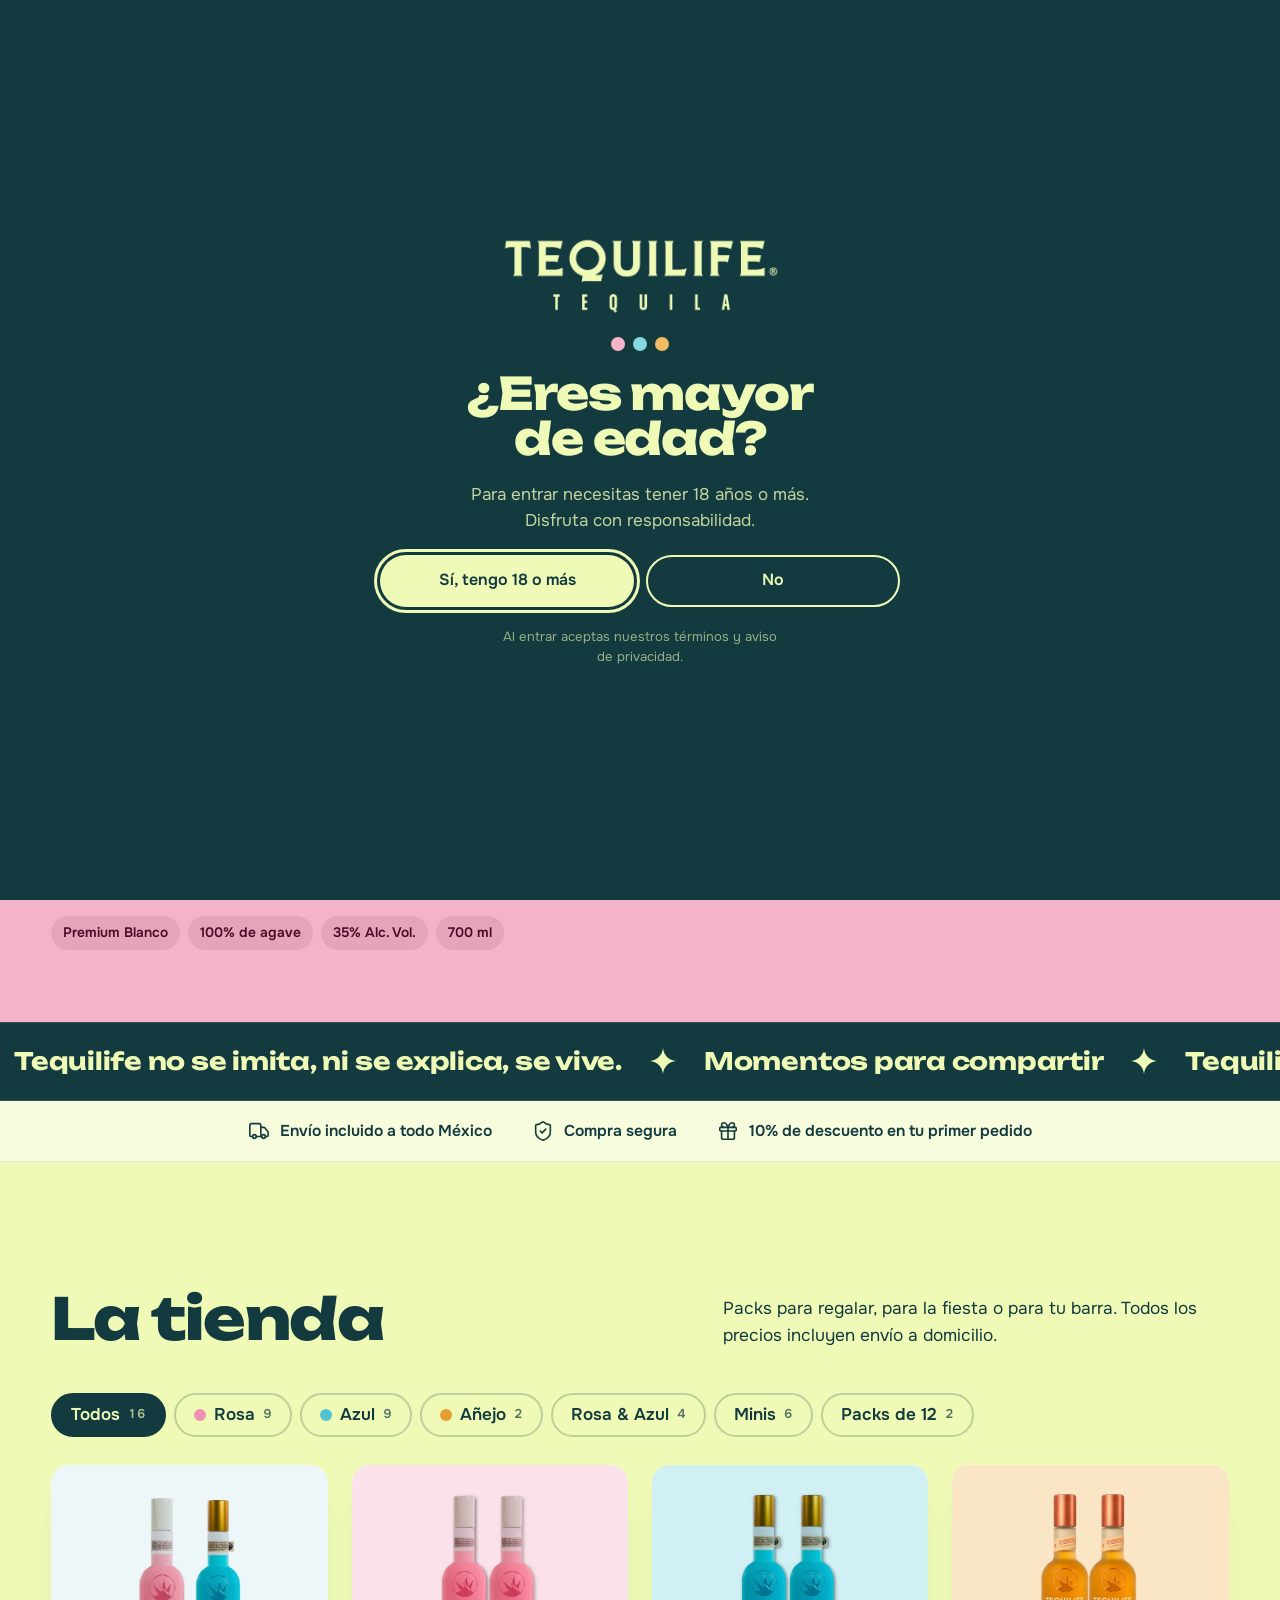
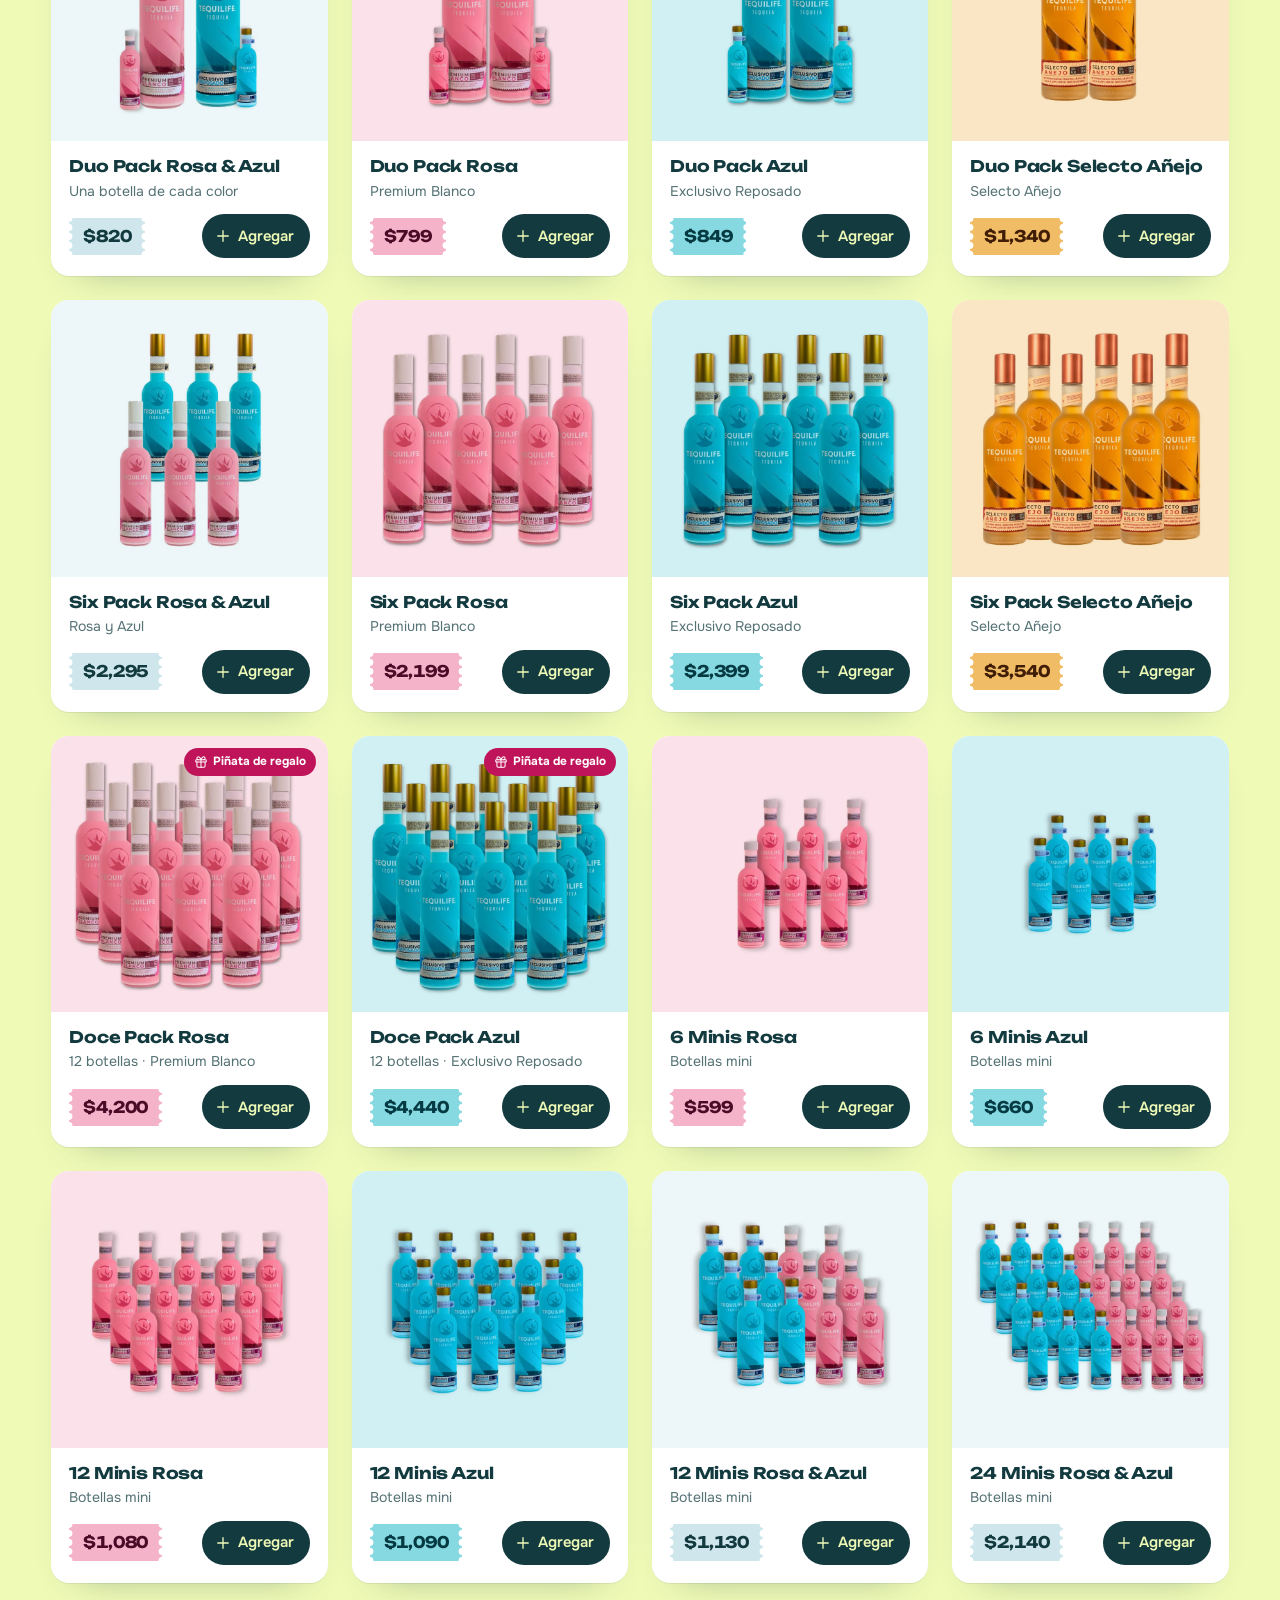
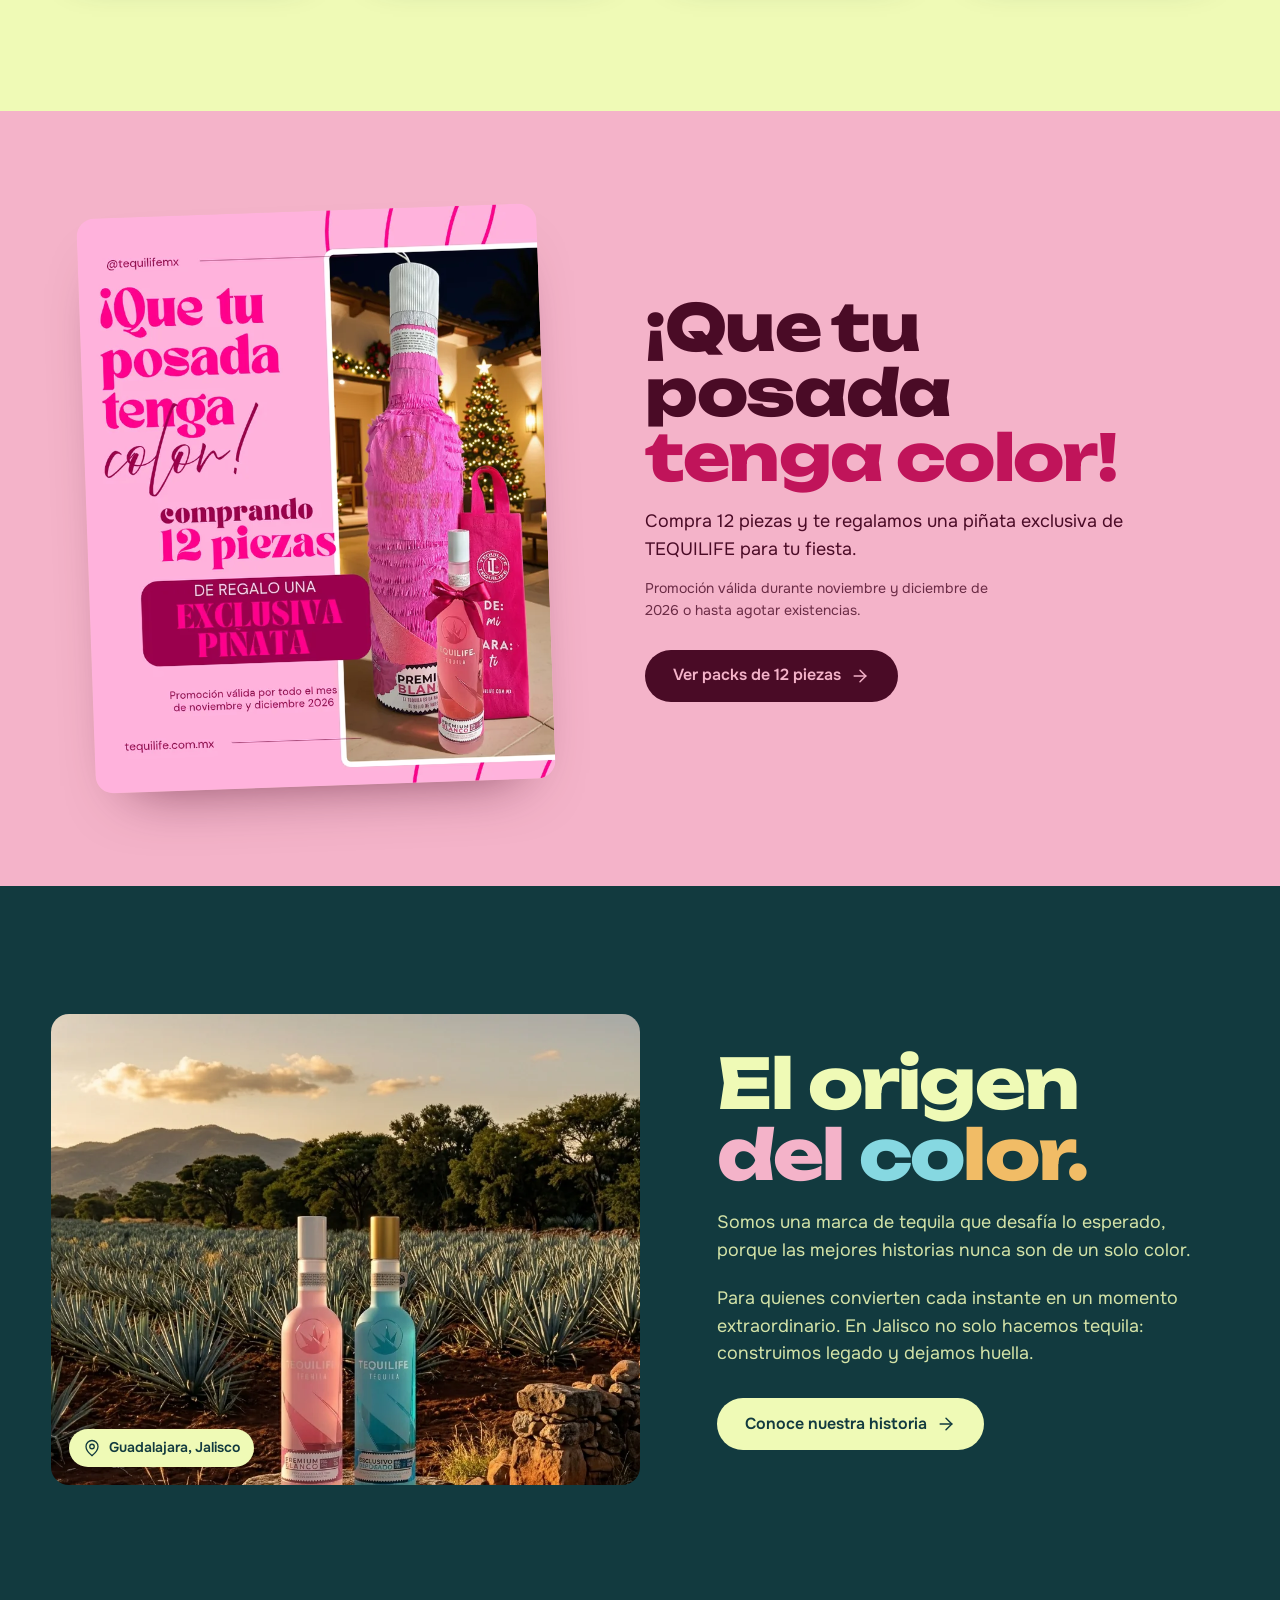
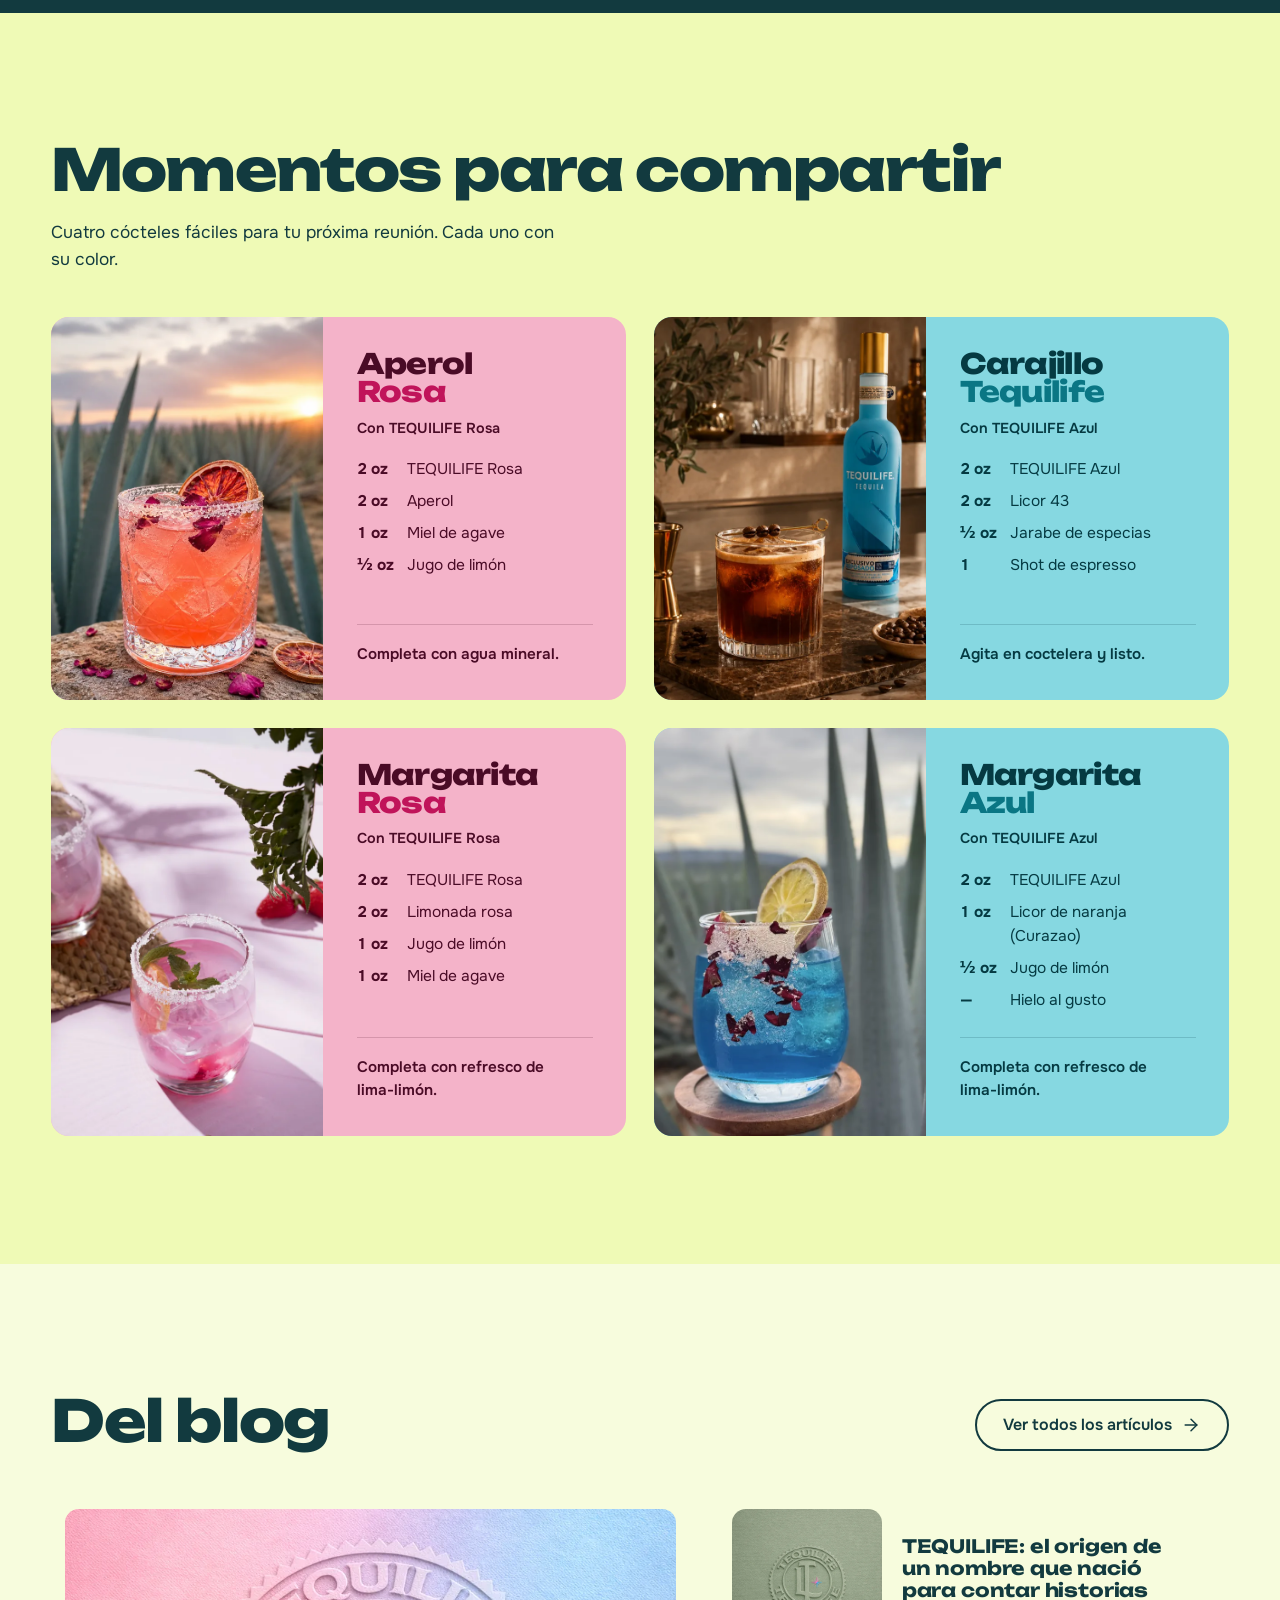
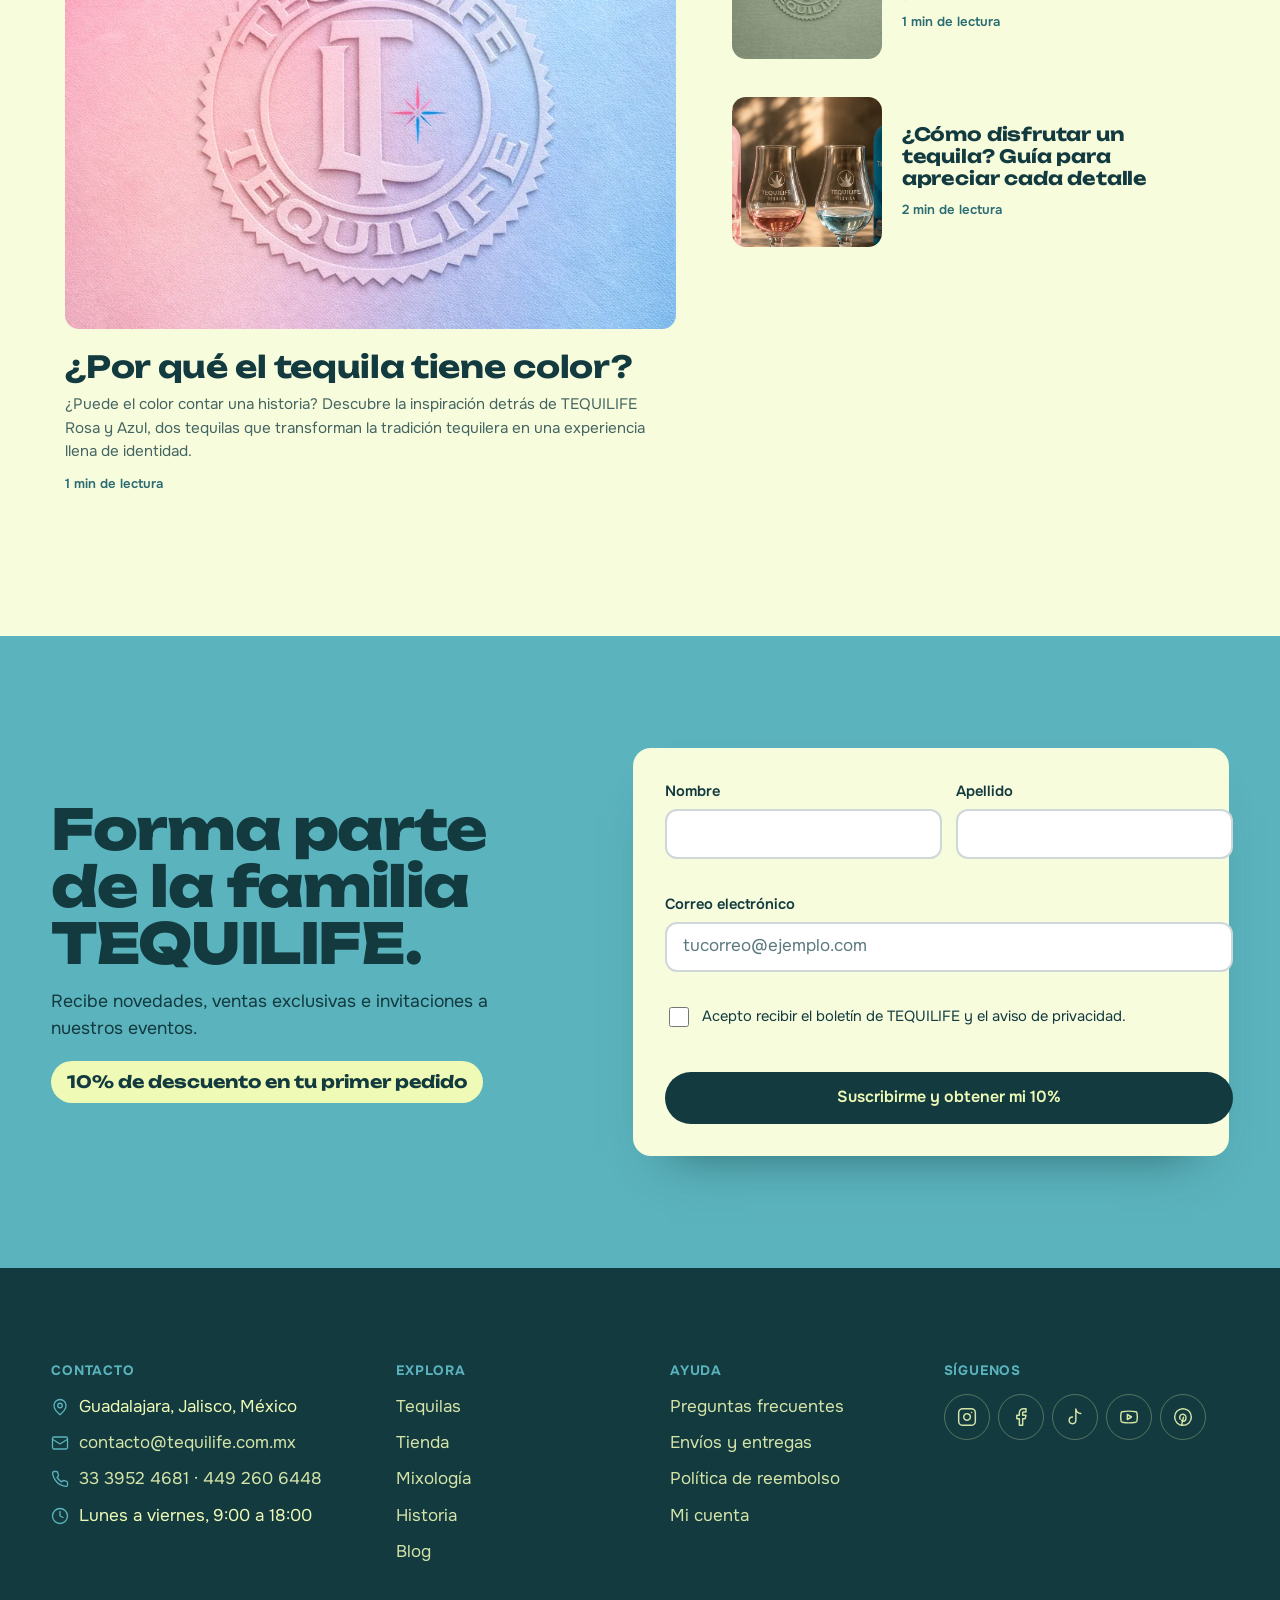
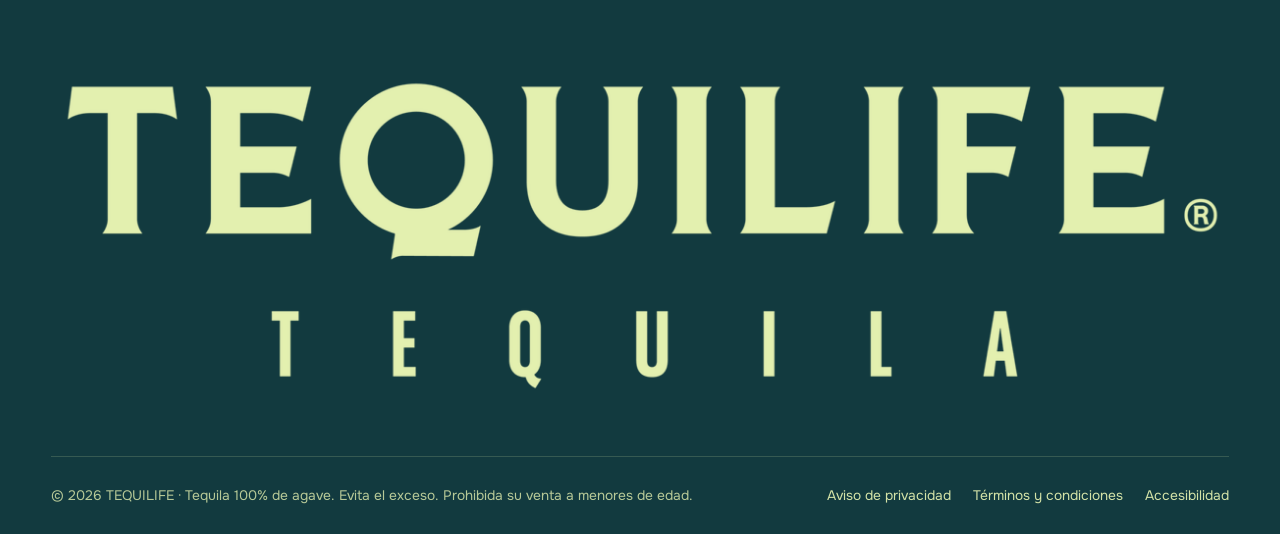
==== commit 879a102c: "feat(demo): marcar la demo como propuesta y evitar su indexación Agrega una franja de 'Propuesta de " ====
--- a/demo/index.html
+++ b/demo/index.html
@@ -4,6 +4,7 @@
 <meta charset="utf-8">
 <meta name="viewport" content="width=device-width, initial-scale=1">
 <title>TEQUILIFE · Tequila con color</title>
+<meta name="robots" content="noindex, nofollow">
 <meta name="description" content="TEQUILIFE: tequila 100% de agave hecho en Jalisco. Rosa, Azul y Añejo. Envío incluido a todo México.">
 <link rel="preconnect" href="https://fonts.googleapis.com">
 <link rel="preconnect" href="https://fonts.gstatic.com" crossorigin>
@@ -37,6 +38,10 @@
   <symbol id="i-star" viewBox="0 0 24 24"><path d="M12 0c.6 6.6 5.4 11.4 12 12-6.6.6-11.4 5.4-12 12-.6-6.6-5.4-11.4-12-12C6.6 11.4 11.4 6.6 12 0Z"/></symbol>
 </svg>
 
+<div class="demo-bar" role="note">
+  <p><b>Propuesta de diseño</b> por Pinu Industries · No es la tienda oficial de TEQUILIFE.<span class="demo-more"> Los pedidos y formularios no se envían.</span></p>
+</div>
+
 <!-- Age gate -->
 <div class="gate on-dark" id="gate" role="dialog" aria-modal="true" aria-labelledby="gate-title" hidden>
   <div class="gate-card">
--- a/demo/styles.css
+++ b/demo/styles.css
@@ -50,6 +50,10 @@
 .btn .icon{width:20px;height:20px}
 
 /* ---------- Promo bar ---------- */
+.demo-bar{background:var(--lime);color:var(--teal-950);font-size:.82rem;line-height:1.4;text-align:center;padding:7px 16px;border-bottom:1px solid color-mix(in srgb,var(--teal-950) 14%,transparent)}
+.demo-bar p{margin:0;max-width:none}
+.demo-bar b{font-weight:700}
+@media (max-width:640px){.demo-bar{font-size:.76rem;padding:6px 12px}.demo-more{display:none}}
 .promo{background:var(--rosa-accent);color:var(--white);font-size:.92rem}
 .promo .wrap{display:flex;align-items:center;justify-content:center;gap:12px;min-height:44px;padding-block:8px;text-align:center}
 .promo a{font-weight:700;white-space:nowrap}
@@ -381,3 +385,50 @@
 @media (prefers-reduced-motion:reduce){
   *,*::before,*::after{animation-duration:.01ms!important;animation-iteration-count:1!important;transition-duration:.01ms!important;scroll-behavior:auto!important}
 }
+
+/* =========================================================
+   404 · "Esta página se quedó sin color"
+   ========================================================= */
+.page-404{display:flex;flex-direction:column;min-height:100svh}
+.nf{--field:#E6EADF;--ink:var(--teal-950);--deep:var(--teal-700);flex:1;background:var(--field);color:var(--ink);transition:background-color .7s var(--ease-out),color .7s var(--ease-out)}
+.nf[data-tone="rosa"]{--field:var(--rosa-field);--ink:var(--rosa-ink);--deep:var(--rosa-accent)}
+.nf[data-tone="azul"]{--field:var(--azul-field);--ink:var(--azul-ink);--deep:var(--azul-accent)}
+.nf[data-tone="anejo"]{--field:var(--anejo-field);--ink:var(--anejo-ink);--deep:var(--anejo-accent)}
+.nf-wrap{padding-block:clamp(40px,7vw,88px) clamp(56px,8vw,96px);display:grid;justify-items:center;text-align:center}
+.nf-digits{display:flex;gap:.04em;margin:0;font-family:var(--display);font-weight:900;font-size:clamp(7.5rem,26vw,19rem);line-height:.85;letter-spacing:-.04em;user-select:none}
+.nf-digits span{color:transparent;-webkit-text-stroke:clamp(2px,.45vw,4px) var(--ink);transition:color .5s var(--ease-out),transform .6s var(--ease-out),-webkit-text-stroke-color .5s;cursor:default}
+.nf-digits span:hover{transform:translateY(-4%) rotate(-3deg)}
+.nf[data-tone="rosa"] .nf-digits [data-tone="rosa"]{color:var(--rosa-deep);-webkit-text-stroke-color:var(--rosa-ink)}
+.nf[data-tone="azul"] .nf-digits [data-tone="azul"]{color:var(--azul-deep);-webkit-text-stroke-color:var(--azul-ink)}
+.nf[data-tone="anejo"] .nf-digits [data-tone="anejo"]{color:var(--anejo-deep);-webkit-text-stroke-color:var(--anejo-ink)}
+@media (hover:none){
+  .nf-digits [data-tone="rosa"]{color:var(--rosa-deep)}
+  .nf-digits [data-tone="azul"]{color:var(--azul-deep)}
+  .nf-digits [data-tone="anejo"]{color:var(--anejo-deep)}
+}
+.nf h1{margin-top:clamp(18px,3vw,32px);font-size:clamp(1.9rem,4.4vw,3.4rem);max-width:18ch}
+.nf-lede{margin-top:16px;font-size:1.1rem;max-width:46ch}
+.nf-actions{margin-top:30px;display:flex;flex-wrap:wrap;justify-content:center;gap:12px}
+.nf .btn-solid{background:var(--ink);color:var(--field)}
+.nf .btn-solid:hover{background:var(--deep);color:var(--white)}
+.nf .btn-ghost:hover{background:color-mix(in srgb,var(--ink) 8%,transparent)}
+.nf-sub{margin-top:clamp(56px,8vw,88px);font-size:clamp(1.3rem,2.4vw,1.8rem)}
+.nf-picks{list-style:none;margin:22px 0 0;padding:0;display:grid;grid-template-columns:repeat(3,minmax(0,1fr));gap:clamp(12px,2vw,20px);width:min(100%,860px)}
+.nf-pick{--f:var(--rosa-field);--i:var(--rosa-ink);display:grid;grid-template-columns:64px 1fr auto;align-items:center;gap:14px;padding:10px 18px 10px 10px;border-radius:999px 999px 999px 999px;background:var(--f);color:var(--i);text-decoration:none;text-align:left;box-shadow:0 1px 0 rgba(0,0,0,.06),0 16px 30px -24px rgba(0,0,0,.6);transition:transform .35s var(--ease-out),box-shadow .35s var(--ease-out)}
+.nf-pick[data-tone="azul"]{--f:var(--azul-field);--i:var(--azul-ink)}
+.nf-pick[data-tone="anejo"]{--f:var(--anejo-field);--i:var(--anejo-ink)}
+.nf-pick:hover,.nf-pick:focus-visible{transform:translateY(-3px);box-shadow:0 1px 0 rgba(0,0,0,.06),0 22px 36px -24px rgba(0,0,0,.7)}
+.nf-pick img{width:64px;height:64px;border-radius:50%;object-fit:cover;object-position:center 30%}
+.nf-pick span{display:grid;font-size:.86rem;line-height:1.25}
+.nf-pick b{font-family:var(--display);font-size:1.1rem;font-weight:800;letter-spacing:-.01em}
+.nf-pick .icon{transition:transform .3s var(--ease-out)}
+.nf-pick:hover .icon{transform:translateX(4px)}
+.nf-help{margin-top:clamp(40px,6vw,64px);display:flex;flex-wrap:wrap;justify-content:center;align-items:center;gap:8px;font-size:.95rem}
+.nf-help .icon{width:18px;height:18px}
+.nf-help a{font-weight:700}
+.nf-foot{background:var(--teal-950);color:rgba(239,250,182,.75);font-size:.86rem}
+.nf-foot .wrap{padding-block:20px;text-align:center}
+@media (max-width:760px){
+  .nf-picks{grid-template-columns:1fr;max-width:400px}
+  .nf-actions .btn{flex:1 1 100%}
+}
